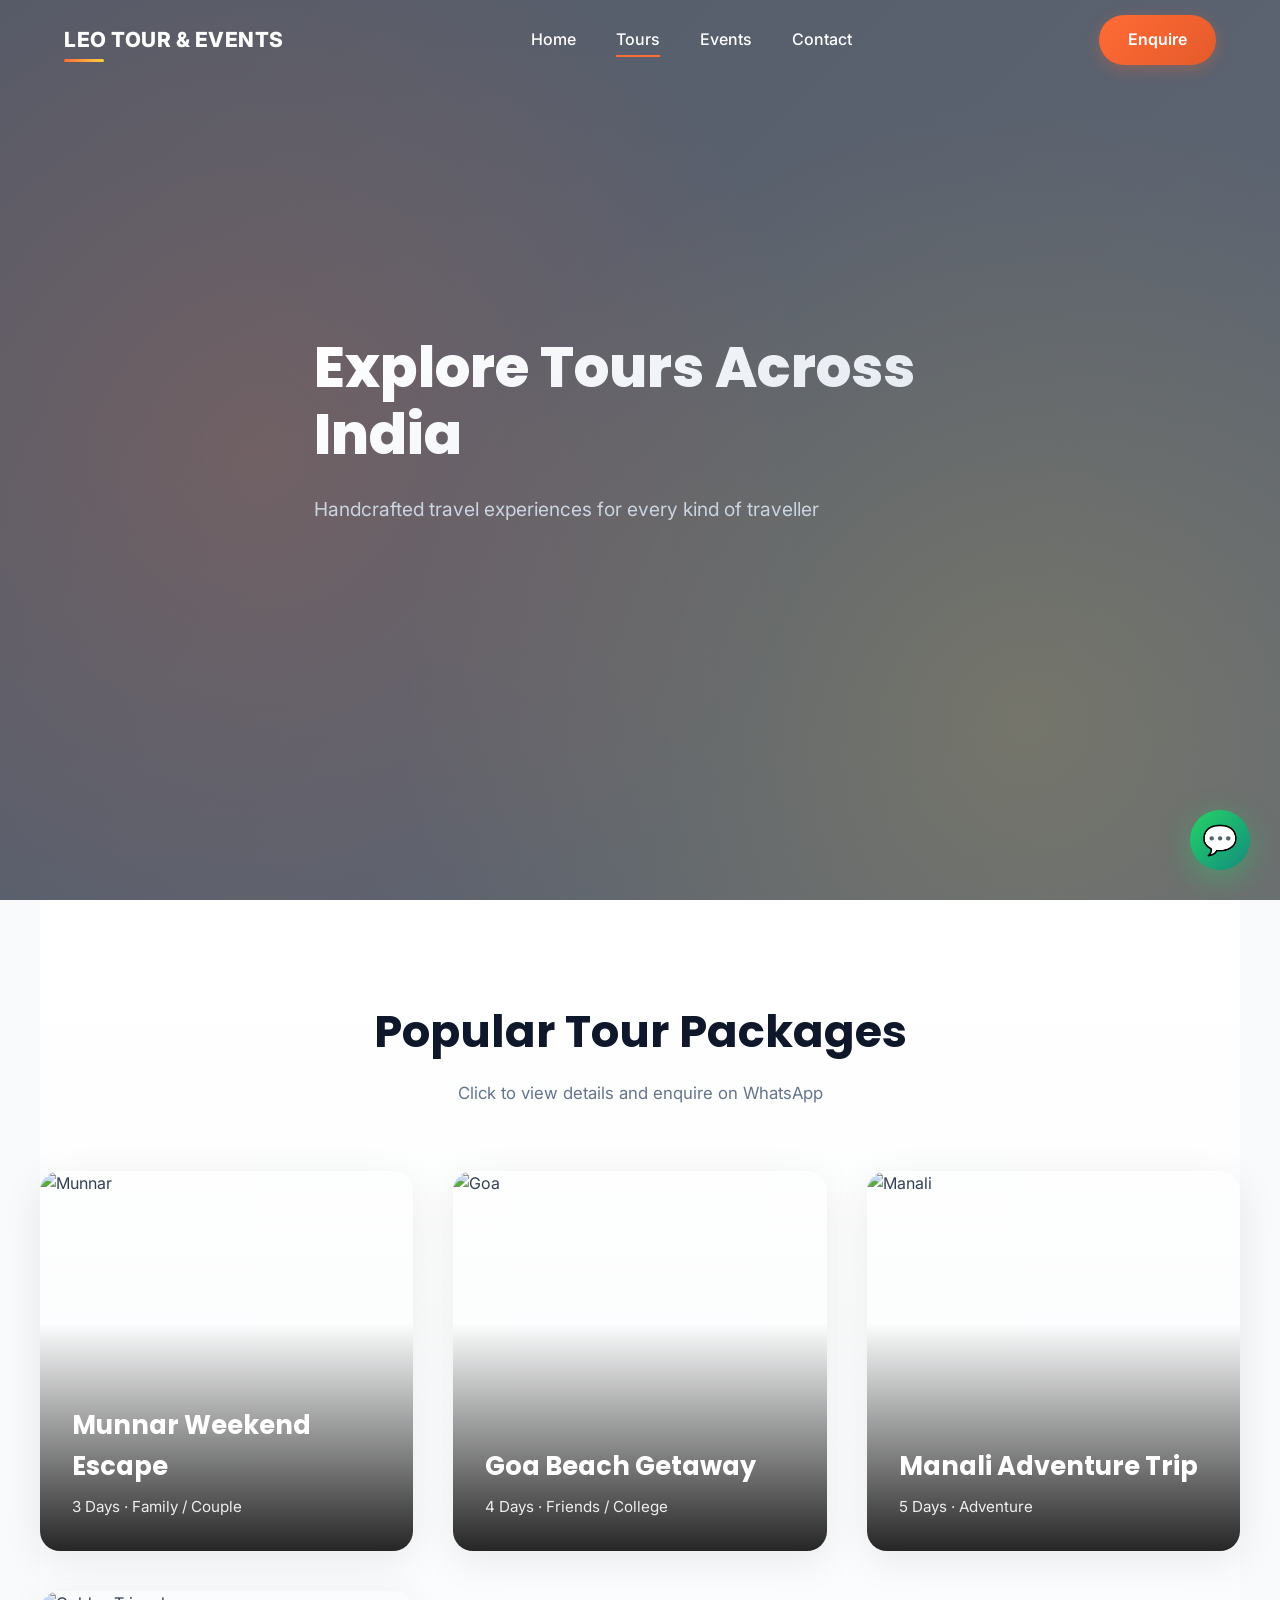
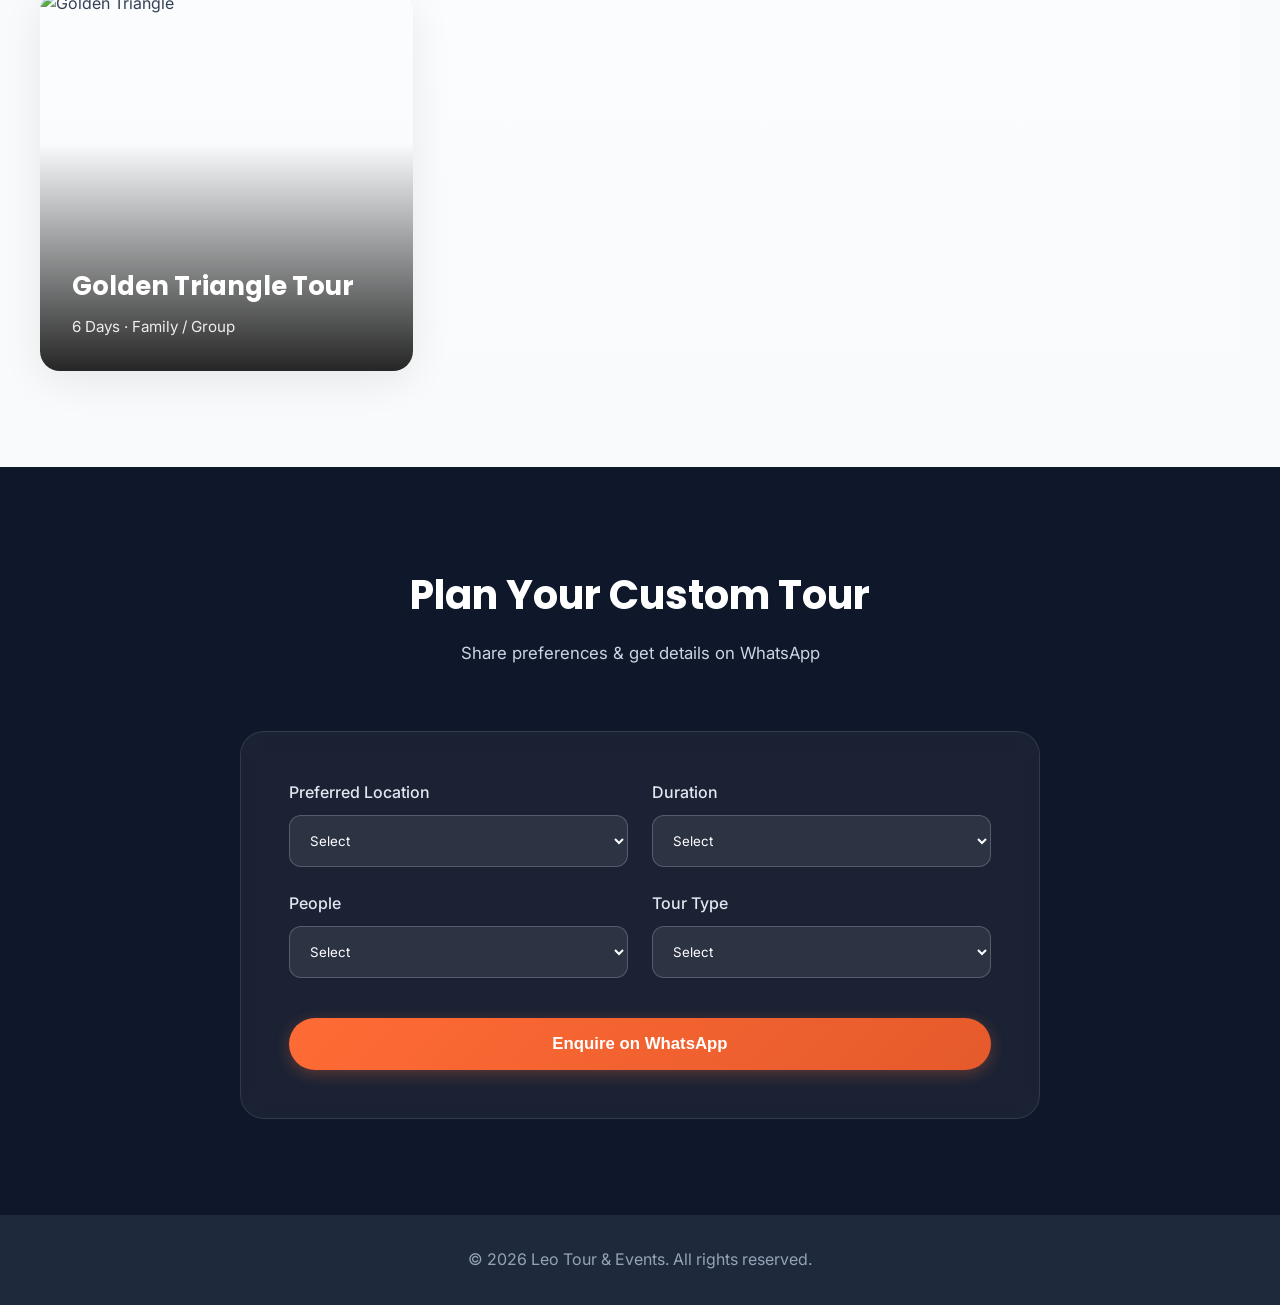
==== tours.html @ 34a6f866 "first commit" ====
<!DOCTYPE html>
<html lang="en">
<head>
  <meta charset="UTF-8" />
  <meta name="viewport" content="width=device-width, initial-scale=1.0" />

  <title>Tours | Leo Tour & Events</title>
  <meta name="description" content="Explore curated tour packages across India. Enquire instantly on WhatsApp." />

  <!-- Fonts -->
  <link rel="preconnect" href="https://fonts.googleapis.com">
  <link rel="preconnect" href="https://fonts.gstatic.com" crossorigin>
  <link href="https://fonts.googleapis.com/css2?family=Poppins:wght@400;600;700;800&family=Inter:wght@400;500;600&display=swap" rel="stylesheet">

  <style>
    /* RESET */
    * {
      margin: 0;
      padding: 0;
      box-sizing: border-box;
    }

    /* VARIABLES */
    :root {
      --primary: #ff6b35;
      --primary-dark: #e55a2b;
      --secondary: #ffd23f;
      --dark: #0f172a;
      --dark-light: #1e293b;
      --light: #f8fafc;
      --white: #ffffff;
      --text: #334155;
      --border: #e2e8f0;
    }

    /* GLOBAL */
    body {
      font-family: 'Inter', sans-serif;
      background: var(--light);
      color: var(--text);
      line-height: 1.6;
    }

    html {
      scroll-behavior: smooth;
    }

    h1, h2, h3 {
      font-family: 'Poppins', sans-serif;
    }

    a {
      text-decoration: none;
      color: inherit;
    }

    .container {
      max-width: 1200px;
      margin: auto;
      padding: 0 1.5rem;
    }

    /* HEADER */
    .header {
      position: fixed;
      width: 100%;
      top: 0;
      z-index: 1000;
      transition: all 0.4s cubic-bezier(0.4, 0, 0.2, 1);
      background: transparent;
    }

    .header.scrolled {
      background: rgba(15, 23, 42, 0.95);
      backdrop-filter: blur(10px);
      box-shadow: 0 4px 30px rgba(0, 0, 0, 0.1);
    }

    .navbar {
      height: 80px;
      display: flex;
      align-items: center;
      justify-content: space-between;
    }

    .logo {
      font-weight: 800;
      color: white;
      font-size: 1.3rem;
      letter-spacing: 0.5px;
      position: relative;
    }

    .logo::after {
      content: '';
      position: absolute;
      bottom: -5px;
      left: 0;
      width: 40px;
      height: 3px;
      background: linear-gradient(90deg, var(--primary), var(--secondary));
      border-radius: 2px;
    }

    .nav-links {
      list-style: none;
      display: flex;
      gap: 2.5rem;
    }

    .nav-links a {
      color: white;
      font-weight: 500;
      position: relative;
      padding: 0.5rem 0;
      transition: all 0.3s ease;
    }

    .nav-links a::after {
      content: '';
      position: absolute;
      bottom: 0;
      left: 0;
      width: 0;
      height: 2px;
      background: var(--primary);
      transition: width 0.3s ease;
    }

    .nav-links a:hover::after,
    .nav-links a.active::after {
      width: 100%;
    }

    .btn-primary {
      background: linear-gradient(135deg, var(--primary), var(--primary-dark));
      color: white;
      padding: 0.75rem 1.8rem;
      border-radius: 50px;
      font-weight: 600;
      box-shadow: 0 4px 15px rgba(255, 107, 53, 0.3);
      border: none;
      cursor: pointer;
      transition: all 0.3s ease;
    }

    .btn-primary:hover {
      transform: translateY(-2px);
      box-shadow: 0 6px 25px rgba(255, 107, 53, 0.4);
    }


    /* HERO */
    .hero {
      height: 100vh;
      min-height: 400px;
      background:
        linear-gradient(135deg, rgba(15, 23, 42, 0.7), rgba(30, 41, 59, 0.7)),
        url('https://images.unsplash.com/photo-1500530855697-b586d89ba3ee?q=80&w=1600&auto=format&fit=crop')
        center/cover no-repeat;
      display: flex;
      align-items: center;
      overflow: hidden;
    }

    .hero::before {
      content: '';
      position: absolute;
      inset: 0;
      background: radial-gradient(circle at 20% 50%, rgba(255, 107, 53, 0.15), transparent 50%),
                  radial-gradient(circle at 80% 80%, rgba(255, 210, 63, 0.15), transparent 50%);
      animation: pulse 8s ease-in-out infinite;
    }

    @keyframes pulse {
      0%, 100% { opacity: 0.5; }
      50% { opacity: 0.8; }
    }

    .hero-content {
      color: white;
      max-width: 700px;
      position: relative;
      z-index: 1;
      animation: fadeInUp 1s ease-out;
    }

    @keyframes fadeInUp {
      from {
        opacity: 0;
        transform: translateY(30px);
      }
      to {
        opacity: 1;
        transform: translateY(0);
      }
    }

    .hero h1 {
      font-size: 3.5rem;
      line-height: 1.2;
      margin-bottom: 1.5rem;
      font-weight: 800;
      background: linear-gradient(135deg, #ffffff, #e2e8f0);
      -webkit-background-clip: text;
      -webkit-text-fill-color: transparent;
      background-clip: text;
    }

    .hero p {
      margin-bottom: 2.5rem;
      font-size: 1.2rem;
      color: #cbd5e1;
      line-height: 1.8;
    }

    .hero-buttons {
      display: flex;
      gap: 1.5rem;
      flex-wrap: wrap;
    }


    /* POPULAR TOURS */
    .choice {
      padding: 6rem 0;
      background: linear-gradient(180deg, var(--white) 0%, var(--light) 100%);
    }

    .choice h2 {
      font-size: 2.8rem;
      margin-bottom: 0.8rem;
      text-align: center;
      color: var(--dark);
    }

    .subtitle {
      color: #64748b;
      margin-bottom: 4rem;
      text-align: center;
      font-size: 1.05rem;
    }

    .choice-grid {
      display: grid;
      grid-template-columns: repeat(auto-fill, minmax(300px, 1fr));
      gap: 2.5rem;
    }

    .choice-card {
      position: relative;
      height: 380px;
      overflow: hidden;
      border-radius: 20px;
      box-shadow: 0 10px 40px rgba(0, 0, 0, 0.08);
      cursor: pointer;
      transition: all 0.4s cubic-bezier(0.4, 0, 0.2, 1);
    }

    .choice-card:hover {
      transform: translateY(-8px);
      box-shadow: 0 20px 60px rgba(255, 107, 53, 0.15);
    }

    .choice-card img {
      width: 100%;
      height: 100%;
      object-fit: cover;
      transition: transform 0.6s ease;
    }

    .choice-card:hover img {
      transform: scale(1.1);
    }

    .choice-overlay {
      position: absolute;
      inset: 0;
      background: linear-gradient(180deg, transparent 40%, rgba(0,0,0,0.85) 100%);
      color: white;
      display: flex;
      flex-direction: column;
      justify-content: flex-end;
      padding: 2rem;
    }

    .choice-overlay h3 {
      font-size: 1.6rem;
      margin-bottom: 0.5rem;
    }

    .choice-overlay p {
      opacity: 0.9;
      font-size: 0.95rem;
    }

    /* CUSTOM TOUR */
    .custom-tour {
      padding: 6rem 0;
      background: var(--dark);
      color: white;
    }

    .custom-tour h2 {
      font-size: 2.5rem;
      text-align: center;
      margin-bottom: 0.8rem;
    }

    .custom-tour .subtitle {
      color: #cbd5e1;
    }

    .custom-card {
      max-width: 800px;
      margin: 3rem auto 0;
      background: rgba(255, 255, 255, 0.05);
      backdrop-filter: blur(10px);
      padding: 3rem;
      border-radius: 24px;
      border: 1px solid rgba(255, 255, 255, 0.1);
    }

    .form-row {
      display: flex;
      gap: 1.5rem;
      margin-bottom: 1.5rem;
    }

    .form-group {
      flex: 1;
      display: flex;
      flex-direction: column;
    }

    .form-group label {
      margin-bottom: 0.6rem;
      font-weight: 500;
      color: #e2e8f0;
    }

    .form-group select {
      padding: 1rem;
      border-radius: 12px;
      border: 1px solid rgba(255, 255, 255, 0.2);
      background: rgba(255, 255, 255, 0.08);
      color: white;
      font-family: inherit;
      transition: all 0.3s ease;
    }

    .form-group select:focus {
      outline: none;
      border-color: var(--primary);
      background: rgba(255, 255, 255, 0.12);
    }

    .form-group select option {
      background: var(--dark-light);
      color: white;
    }

    .full-btn {
      width: 100%;
      margin-top: 1rem;
      padding: 1rem;
      font-size: 1.05rem;
    }

    /* MODAL */
    .modal {
      position: fixed;
      inset: 0;
      background: rgba(0, 0, 0, 0.7);
      backdrop-filter: blur(5px);
      display: none;
      align-items: center;
      justify-content: center;
      z-index: 2000;
      animation: fadeIn 0.3s ease;
    }

    @keyframes fadeIn {
      from { opacity: 0; }
      to { opacity: 1; }
    }

    .modal-content {
      background: white;
      padding: 3rem;
      border-radius: 24px;
      max-width: 550px;
      width: 90%;
      position: relative;
      box-shadow: 0 25px 50px rgba(0, 0, 0, 0.3);
      animation: slideUp 0.4s ease;
    }

    @keyframes slideUp {
      from {
        opacity: 0;
        transform: translateY(30px);
      }
      to {
        opacity: 1;
        transform: translateY(0);
      }
    }

    .close-btn {
      position: absolute;
      top: 20px;
      right: 25px;
      font-size: 2rem;
      cursor: pointer;
      color: #94a3b8;
      transition: all 0.3s ease;
      width: 35px;
      height: 35px;
      display: flex;
      align-items: center;
      justify-content: center;
      border-radius: 50%;
    }

    .close-btn:hover {
      background: var(--light);
      color: var(--dark);
    }

    .modal-content h2 {
      color: var(--dark);
      margin-bottom: 1.5rem;
      font-size: 1.8rem;
    }

    .modal-info {
      margin-bottom: 2rem;
    }

    .modal-info p {
      margin-bottom: 1rem;
      color: var(--text);
      line-height: 1.7;
    }

    .modal-info strong {
      color: var(--dark);
      margin-right: 0.5rem;
    }

    /* FOOTER */
    .footer {
      background: var(--dark-light);
      color: white;
      padding: 2rem 0;
      text-align: center;
    }

    .footer .container {
      color: #94a3b8;
    }

    /* WHATSAPP FLOAT */
    .whatsapp-float {
      position: fixed;
      bottom: 30px;
      right: 30px;
      background: linear-gradient(135deg, #25d366, #128c7e);
      color: white;
      width: 60px;
      height: 60px;
      border-radius: 50%;
      display: flex;
      align-items: center;
      justify-content: center;
      font-size: 1.8rem;
      box-shadow: 0 8px 30px rgba(37, 211, 102, 0.4);
      z-index: 3000;
      transition: all 0.3s ease;
      animation: bounce 2s infinite;
    }

    @keyframes bounce {
      0%, 100% { transform: translateY(0); }
      50% { transform: translateY(-10px); }
    }

    .whatsapp-float:hover {
      transform: scale(1.15);
      box-shadow: 0 12px 40px rgba(37, 211, 102, 0.5);
      animation: none;
    }

    /* RESPONSIVE */
    @media (max-width: 768px) {
      .hero h1 {
        font-size: 2.5rem;
      }

      .nav-links {
        display: none;
      }

      .form-row {
        flex-direction: column;
      }

      .choice h2 {
        font-size: 2rem;
      }

      .choice-grid {
        grid-template-columns: 1fr;
      }
    }
  </style>
</head>

<body>

<!-- HEADER -->
<header class="header">
  <nav class="navbar container">
    <div class="logo">LEO TOUR & EVENTS</div>

    <ul class="nav-links">
      <li><a href="index.html">Home</a></li>
      <li><a href="tours.html" class="active">Tours</a></li>
      <li><a href="events.html">Events</a></li>
      <li><a href="contact.html">Contact</a></li>
    </ul>

    <a href="contact.html" class="btn-primary">Enquire</a>
  </nav>
</header>

<!-- HERO -->
<section class="hero">
  <div class="hero-content container">
    <h1>Explore Tours Across India</h1>
    <p>Handcrafted travel experiences for every kind of traveller</p>
  </div>
</section>

<!-- POPULAR TOURS -->
<section class="choice container">
  <h2>Popular Tour Packages</h2>
  <p class="subtitle">Click to view details and enquire on WhatsApp</p>

  <div class="choice-grid">

    <div class="choice-card tour-card"
      onclick="openModal({
        name:'Munnar Weekend Escape',
        route:'Kochi → Munnar → Kochi',
        locations:'Tea Gardens, Echo Point, Mattupetty Dam, Top Station',
        days:'3 Days',
        type:'Family / Couple'
      })">
      <img src="https://images.unsplash.com/photo-1593693397690-362cb9666fc2?q=80&w=1200&auto=format&fit=crop" alt="Munnar">
      <div class="choice-overlay">
        <h3>Munnar Weekend Escape</h3>
        <p>3 Days · Family / Couple</p>
      </div>
    </div>

    <div class="choice-card tour-card"
      onclick="openModal({
        name:'Goa Beach Getaway',
        route:'Goa Airport → North Goa → South Goa',
        locations:'Baga, Calangute, Anjuna, Colva',
        days:'4 Days',
        type:'Friends / College'
      })">
      <img src="https://images.unsplash.com/photo-1507525428034-b723cf961d3e?q=80&w=1200&auto=format&fit=crop" alt="Goa">
      <div class="choice-overlay">
        <h3>Goa Beach Getaway</h3>
        <p>4 Days · Friends / College</p>
      </div>
    </div>

    <div class="choice-card tour-card"
      onclick="openModal({
        name:'Manali Adventure Trip',
        route:'Delhi → Manali → Solang → Delhi',
        locations:'Solang Valley, Rohtang Pass, Hidimba Temple',
        days:'5 Days',
        type:'Adventure / Youth'
      })">
      <img src="https://images.unsplash.com/photo-1548013146-72479768bada?q=80&w=1200&auto=format&fit=crop" alt="Manali">
      <div class="choice-overlay">
        <h3>Manali Adventure Trip</h3>
        <p>5 Days · Adventure</p>
      </div>
    </div>

    <div class="choice-card tour-card"
      onclick="openModal({
        name:'Golden Triangle Tour',
        route:'Delhi → Agra → Jaipur → Delhi',
        locations:'Taj Mahal, Amber Fort, City Palace',
        days:'6 Days',
        type:'Family / Group'
      })">
      <img src="https://images.unsplash.com/photo-1524492412937-b28074a5d7da?q=80&w=1200&auto=format&fit=crop" alt="Golden Triangle">
      <div class="choice-overlay">
        <h3>Golden Triangle Tour</h3>
        <p>6 Days · Family / Group</p>
      </div>
    </div>

  </div>
</section>

<!-- CUSTOM TOUR -->
<section class="custom-tour">
  <div class="container">
    <h2>Plan Your Custom Tour</h2>
    <p class="subtitle">Share preferences & get details on WhatsApp</p>

    <div class="custom-card">
      <form onsubmit="sendCustomTour(event)">
        <div class="form-row">
          <div class="form-group">
            <label>Preferred Location</label>
            <select id="location" required>
              <option value="">Select</option>
              <option>Munnar</option>
              <option>Goa</option>
              <option>Manali</option>
              <option>Ooty</option>
              <option>North India</option>
              <option>South India</option>
            </select>
          </div>

          <div class="form-group">
            <label>Duration</label>
            <select id="days" required>
              <option value="">Select</option>
              <option>2–3 Days</option>
              <option>4–5 Days</option>
              <option>6–7 Days</option>
              <option>More than 7 Days</option>
            </select>
          </div>
        </div>

        <div class="form-row">
          <div class="form-group">
            <label>People</label>
            <select id="people" required>
              <option value="">Select</option>
              <option>2–4</option>
              <option>5–10</option>
              <option>10–25</option>
              <option>25+</option>
            </select>
          </div>

          <div class="form-group">
            <label>Tour Type</label>
            <select id="type" required>
              <option value="">Select</option>
              <option>Family</option>
              <option>Couple</option>
              <option>College</option>
              <option>Corporate</option>
            </select>
          </div>
        </div>

        <button class="btn-primary full-btn">Enquire on WhatsApp</button>
      </form>
    </div>
  </div>
</section>

<!-- MODAL -->
<div class="modal" id="tourModal">
  <div class="modal-content">
    <span class="close-btn" onclick="closeModal()">×</span>
    <h2 id="modalTitle"></h2>

    <div class="modal-info">
      <p><strong>📍 Route:</strong> <span id="modalRoute"></span></p>
      <p><strong>🗺 Locations:</strong> <span id="modalLocations"></span></p>
      <p><strong>📅 Duration:</strong> <span id="modalDays"></span></p>
      <p><strong>🎯 Type:</strong> <span id="modalType"></span></p>
    </div>

    <button class="btn-primary full-btn" onclick="enquireFromModal()">Enquire on WhatsApp</button>
  </div>
</div>

<!-- FOOTER -->
<footer class="footer">
  <div class="container">© 2026 Leo Tour & Events. All rights reserved.</div>
</footer>

<!-- WHATSAPP FLOAT -->
<a href="https://wa.me/91XXXXXXXXXX" class="whatsapp-float" target="_blank" title="Chat on WhatsApp">
  💬
</a>

<script>
  const phone = "91XXXXXXXXXX"; // CHANGE THIS
  let selectedTour = {};

  function openModal(tour) {
    selectedTour = tour;
    modalTitle.innerText = tour.name;
    modalRoute.innerText = tour.route;
    modalLocations.innerText = tour.locations;
    modalDays.innerText = tour.days;
    modalType.innerText = tour.type;
    tourModal.style.display = "flex";
  }

  function closeModal() {
    tourModal.style.display = "none";
  }

  function enquireFromModal() {
    const msg = `Hello 👋
I am interested in the *${selectedTour.name}* tour.

📍 Route: ${selectedTour.route}
🗺 Locations: ${selectedTour.locations}
📅 Duration: ${selectedTour.days}
🎯 Type: ${selectedTour.type}

Please share full itinerary and pricing.`;
    window.open(`https://wa.me/${phone}?text=${encodeURIComponent(msg)}`, "_blank");
  }

  function sendCustomTour(e) {
    e.preventDefault();
    const loc = document.getElementById('location');
    const d = document.getElementById('days');
    const ppl = document.getElementById('people');
    const t = document.getElementById('type');
    
    const msg = `Hello 👋
I would like a custom tour.

📍 Location: ${loc.value}
📅 Duration: ${d.value}
👥 People: ${ppl.value}
🎯 Type: ${t.value}

Please suggest itinerary and pricing.`;
    window.open(`https://wa.me/${phone}?text=${encodeURIComponent(msg)}`, "_blank");
  }

  // Close modal on outside click
  window.onclick = function(event) {
    const modal = document.getElementById('tourModal');
    if (event.target == modal) {
      closeModal();
    }
  }

  const header = document.querySelector('.header');

  window.addEventListener('scroll', () => {
    if (window.scrollY > 50) {
      header.classList.add('scrolled');
    } else {
      header.classList.remove('scrolled');
    }
  });

</script>
  
</body>
</html>
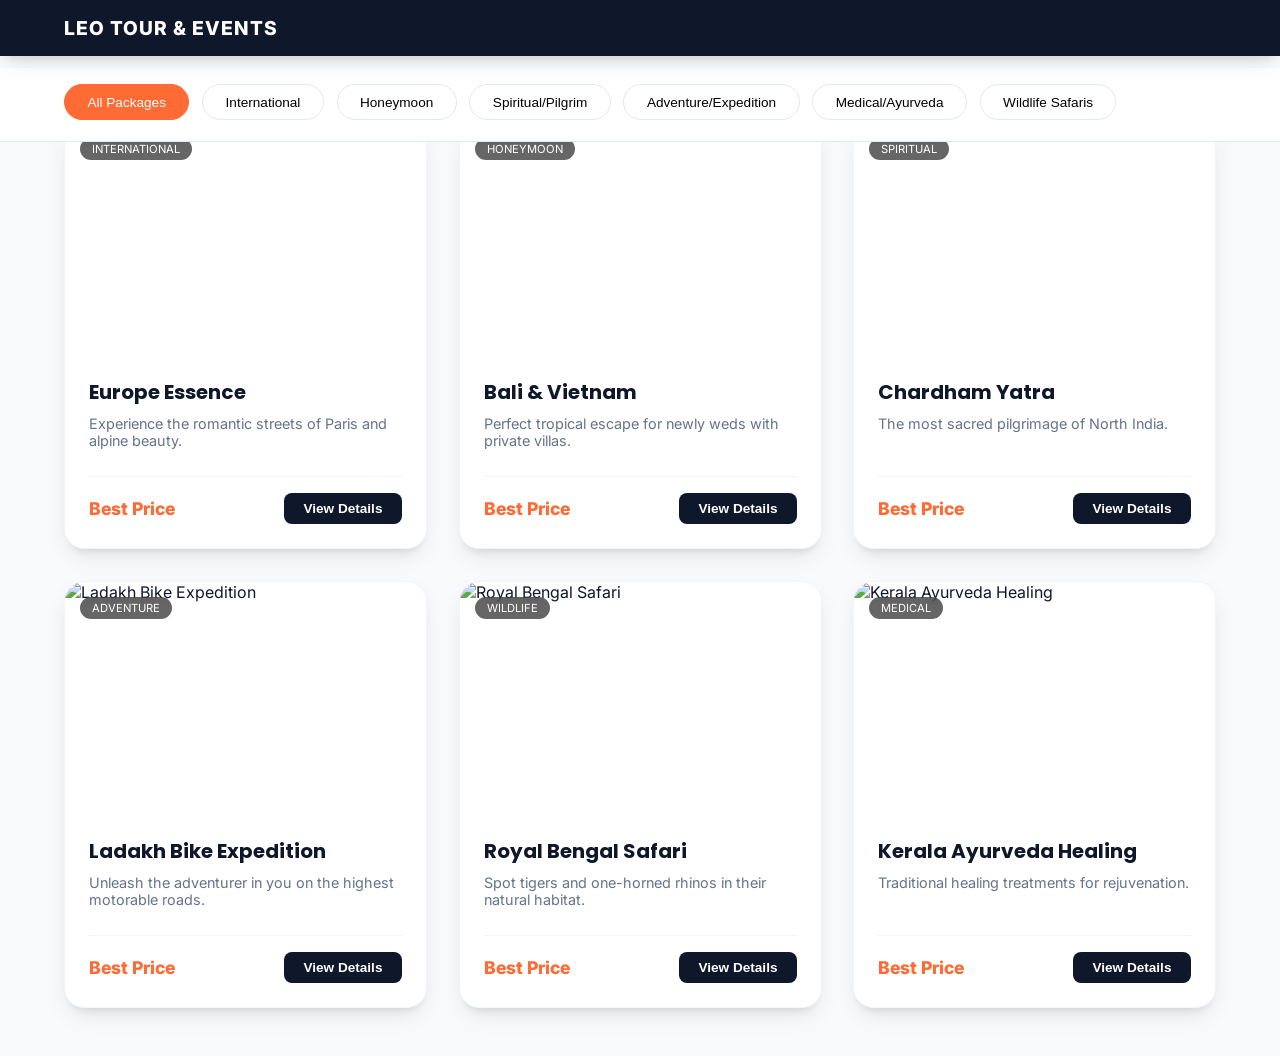
==== commit 8c32c157: "interface update" ====
--- a/tours.html
+++ b/tours.html
@@ -3,776 +3,254 @@
 <head>
   <meta charset="UTF-8" />
   <meta name="viewport" content="width=device-width, initial-scale=1.0" />
-
-  <title>Tours | Leo Tour & Events</title>
-  <meta name="description" content="Explore curated tour packages across India. Enquire instantly on WhatsApp." />
-
-  <!-- Fonts -->
+  <title>Tour Packages | Leo Tour & Events</title>
+  
   <link rel="preconnect" href="https://fonts.googleapis.com">
   <link rel="preconnect" href="https://fonts.gstatic.com" crossorigin>
-  <link href="https://fonts.googleapis.com/css2?family=Poppins:wght@400;600;700;800&family=Inter:wght@400;500;600&display=swap" rel="stylesheet">
+  <link href="https://fonts.googleapis.com/css2?family=Poppins:wght@400;600;700;800&family=Inter:wght@300;400;500;600&display=swap" rel="stylesheet">
 
   <style>
-    /* RESET */
-    * {
-      margin: 0;
-      padding: 0;
-      box-sizing: border-box;
-    }
-
-    /* VARIABLES */
+    /* VARIABLES & THEME */
     :root {
       --primary: #ff6b35;
       --primary-dark: #e55a2b;
-      --secondary: #ffd23f;
+      --success: #25d366;
       --dark: #0f172a;
-      --dark-light: #1e293b;
-      --light: #f8fafc;
+      --light: #f1f5f9;
       --white: #ffffff;
-      --text: #334155;
-      --border: #e2e8f0;
-    }
-
-    /* GLOBAL */
-    body {
-      font-family: 'Inter', sans-serif;
-      background: var(--light);
-      color: var(--text);
-      line-height: 1.6;
-    }
-
-    html {
-      scroll-behavior: smooth;
-    }
-
-    h1, h2, h3 {
-      font-family: 'Poppins', sans-serif;
-    }
-
-    a {
-      text-decoration: none;
-      color: inherit;
-    }
-
-    .container {
-      max-width: 1200px;
-      margin: auto;
-      padding: 0 1.5rem;
-    }
+      --text-muted: #64748b;
+      --shadow: 0 10px 25px -5px rgba(0, 0, 0, 0.1), 0 8px 10px -6px rgba(0, 0, 0, 0.1);
+    }
+
+    * { margin: 0; padding: 0; box-sizing: border-box; }
+    body { font-family: 'Inter', sans-serif; background: #f8fafc; color: var(--dark); overflow-x: hidden; }
+    h1, h2, h3 { font-family: 'Poppins', sans-serif; }
 
     /* HEADER */
-    .header {
-      position: fixed;
-      width: 100%;
-      top: 0;
-      z-index: 1000;
-      transition: all 0.4s cubic-bezier(0.4, 0, 0.2, 1);
-      background: transparent;
-    }
-
-    .header.scrolled {
-      background: rgba(15, 23, 42, 0.95);
-      backdrop-filter: blur(10px);
-      box-shadow: 0 4px 30px rgba(0, 0, 0, 0.1);
-    }
-
-    .navbar {
-      height: 80px;
-      display: flex;
-      align-items: center;
-      justify-content: space-between;
-    }
-
-    .logo {
-      font-weight: 800;
-      color: white;
-      font-size: 1.3rem;
-      letter-spacing: 0.5px;
-      position: relative;
-    }
-
-    .logo::after {
-      content: '';
-      position: absolute;
-      bottom: -5px;
-      left: 0;
-      width: 40px;
-      height: 3px;
-      background: linear-gradient(90deg, var(--primary), var(--secondary));
-      border-radius: 2px;
-    }
-
-    .nav-links {
-      list-style: none;
-      display: flex;
-      gap: 2.5rem;
-    }
-
-    .nav-links a {
-      color: white;
-      font-weight: 500;
-      position: relative;
-      padding: 0.5rem 0;
-      transition: all 0.3s ease;
-    }
-
-    .nav-links a::after {
-      content: '';
-      position: absolute;
-      bottom: 0;
-      left: 0;
-      width: 0;
-      height: 2px;
-      background: var(--primary);
-      transition: width 0.3s ease;
-    }
-
-    .nav-links a:hover::after,
-    .nav-links a.active::after {
-      width: 100%;
-    }
-
-    .btn-primary {
-      background: linear-gradient(135deg, var(--primary), var(--primary-dark));
-      color: white;
-      padding: 0.75rem 1.8rem;
-      border-radius: 50px;
-      font-weight: 600;
-      box-shadow: 0 4px 15px rgba(255, 107, 53, 0.3);
-      border: none;
-      cursor: pointer;
-      transition: all 0.3s ease;
-    }
-
-    .btn-primary:hover {
-      transform: translateY(-2px);
-      box-shadow: 0 6px 25px rgba(255, 107, 53, 0.4);
-    }
-
-
-    /* HERO */
-    .hero {
-      height: 100vh;
-      min-height: 400px;
-      background:
-        linear-gradient(135deg, rgba(15, 23, 42, 0.7), rgba(30, 41, 59, 0.7)),
-        url('https://images.unsplash.com/photo-1500530855697-b586d89ba3ee?q=80&w=1600&auto=format&fit=crop')
-        center/cover no-repeat;
-      display: flex;
-      align-items: center;
-      overflow: hidden;
-    }
-
-    .hero::before {
-      content: '';
-      position: absolute;
-      inset: 0;
-      background: radial-gradient(circle at 20% 50%, rgba(255, 107, 53, 0.15), transparent 50%),
-                  radial-gradient(circle at 80% 80%, rgba(255, 210, 63, 0.15), transparent 50%);
-      animation: pulse 8s ease-in-out infinite;
-    }
-
-    @keyframes pulse {
-      0%, 100% { opacity: 0.5; }
-      50% { opacity: 0.8; }
-    }
-
-    .hero-content {
-      color: white;
-      max-width: 700px;
-      position: relative;
-      z-index: 1;
-      animation: fadeInUp 1s ease-out;
-    }
-
-    @keyframes fadeInUp {
-      from {
-        opacity: 0;
-        transform: translateY(30px);
-      }
-      to {
-        opacity: 1;
-        transform: translateY(0);
-      }
-    }
-
-    .hero h1 {
-      font-size: 3.5rem;
-      line-height: 1.2;
-      margin-bottom: 1.5rem;
-      font-weight: 800;
-      background: linear-gradient(135deg, #ffffff, #e2e8f0);
-      -webkit-background-clip: text;
-      -webkit-text-fill-color: transparent;
-      background-clip: text;
-    }
-
-    .hero p {
-      margin-bottom: 2.5rem;
-      font-size: 1.2rem;
-      color: #cbd5e1;
-      line-height: 1.8;
-    }
-
-    .hero-buttons {
-      display: flex;
-      gap: 1.5rem;
-      flex-wrap: wrap;
-    }
-
-
-    /* POPULAR TOURS */
-    .choice {
-      padding: 6rem 0;
-      background: linear-gradient(180deg, var(--white) 0%, var(--light) 100%);
-    }
-
-    .choice h2 {
-      font-size: 2.8rem;
-      margin-bottom: 0.8rem;
-      text-align: center;
-      color: var(--dark);
-    }
-
-    .subtitle {
-      color: #64748b;
-      margin-bottom: 4rem;
-      text-align: center;
-      font-size: 1.05rem;
-    }
-
-    .choice-grid {
-      display: grid;
-      grid-template-columns: repeat(auto-fill, minmax(300px, 1fr));
-      gap: 2.5rem;
-    }
-
-    .choice-card {
-      position: relative;
-      height: 380px;
-      overflow: hidden;
-      border-radius: 20px;
-      box-shadow: 0 10px 40px rgba(0, 0, 0, 0.08);
-      cursor: pointer;
-      transition: all 0.4s cubic-bezier(0.4, 0, 0.2, 1);
-    }
-
-    .choice-card:hover {
-      transform: translateY(-8px);
-      box-shadow: 0 20px 60px rgba(255, 107, 53, 0.15);
-    }
-
-    .choice-card img {
-      width: 100%;
-      height: 100%;
-      object-fit: cover;
-      transition: transform 0.6s ease;
-    }
-
-    .choice-card:hover img {
-      transform: scale(1.1);
-    }
-
-    .choice-overlay {
-      position: absolute;
-      inset: 0;
-      background: linear-gradient(180deg, transparent 40%, rgba(0,0,0,0.85) 100%);
-      color: white;
-      display: flex;
-      flex-direction: column;
-      justify-content: flex-end;
-      padding: 2rem;
-    }
-
-    .choice-overlay h3 {
-      font-size: 1.6rem;
-      margin-bottom: 0.5rem;
-    }
-
-    .choice-overlay p {
-      opacity: 0.9;
-      font-size: 0.95rem;
-    }
-
-    /* CUSTOM TOUR */
-    .custom-tour {
-      padding: 6rem 0;
-      background: var(--dark);
-      color: white;
-    }
-
-    .custom-tour h2 {
-      font-size: 2.5rem;
-      text-align: center;
-      margin-bottom: 0.8rem;
-    }
-
-    .custom-tour .subtitle {
-      color: #cbd5e1;
-    }
-
-    .custom-card {
-      max-width: 800px;
-      margin: 3rem auto 0;
-      background: rgba(255, 255, 255, 0.05);
-      backdrop-filter: blur(10px);
-      padding: 3rem;
-      border-radius: 24px;
-      border: 1px solid rgba(255, 255, 255, 0.1);
-    }
-
-    .form-row {
-      display: flex;
-      gap: 1.5rem;
-      margin-bottom: 1.5rem;
-    }
-
-    .form-group {
-      flex: 1;
-      display: flex;
-      flex-direction: column;
-    }
-
-    .form-group label {
-      margin-bottom: 0.6rem;
-      font-weight: 500;
-      color: #e2e8f0;
-    }
-
-    .form-group select {
-      padding: 1rem;
-      border-radius: 12px;
-      border: 1px solid rgba(255, 255, 255, 0.2);
-      background: rgba(255, 255, 255, 0.08);
-      color: white;
-      font-family: inherit;
-      transition: all 0.3s ease;
-    }
-
-    .form-group select:focus {
-      outline: none;
-      border-color: var(--primary);
-      background: rgba(255, 255, 255, 0.12);
-    }
-
-    .form-group select option {
-      background: var(--dark-light);
-      color: white;
-    }
-
-    .full-btn {
-      width: 100%;
-      margin-top: 1rem;
-      padding: 1rem;
-      font-size: 1.05rem;
-    }
-
-    /* MODAL */
-    .modal {
-      position: fixed;
-      inset: 0;
-      background: rgba(0, 0, 0, 0.7);
-      backdrop-filter: blur(5px);
-      display: none;
-      align-items: center;
-      justify-content: center;
-      z-index: 2000;
-      animation: fadeIn 0.3s ease;
-    }
-
-    @keyframes fadeIn {
-      from { opacity: 0; }
-      to { opacity: 1; }
-    }
-
-    .modal-content {
-      background: white;
-      padding: 3rem;
-      border-radius: 24px;
-      max-width: 550px;
-      width: 90%;
-      position: relative;
-      box-shadow: 0 25px 50px rgba(0, 0, 0, 0.3);
-      animation: slideUp 0.4s ease;
-    }
-
-    @keyframes slideUp {
-      from {
-        opacity: 0;
-        transform: translateY(30px);
-      }
-      to {
-        opacity: 1;
-        transform: translateY(0);
-      }
-    }
-
-    .close-btn {
-      position: absolute;
-      top: 20px;
-      right: 25px;
-      font-size: 2rem;
-      cursor: pointer;
-      color: #94a3b8;
-      transition: all 0.3s ease;
-      width: 35px;
-      height: 35px;
-      display: flex;
-      align-items: center;
-      justify-content: center;
-      border-radius: 50%;
-    }
-
-    .close-btn:hover {
-      background: var(--light);
-      color: var(--dark);
-    }
-
-    .modal-content h2 {
-      color: var(--dark);
-      margin-bottom: 1.5rem;
-      font-size: 1.8rem;
-    }
-
-    .modal-info {
-      margin-bottom: 2rem;
-    }
-
-    .modal-info p {
-      margin-bottom: 1rem;
-      color: var(--text);
-      line-height: 1.7;
-    }
-
-    .modal-info strong {
-      color: var(--dark);
-      margin-right: 0.5rem;
-    }
-
-    /* FOOTER */
-    .footer {
-      background: var(--dark-light);
-      color: white;
-      padding: 2rem 0;
-      text-align: center;
-    }
-
-    .footer .container {
-      color: #94a3b8;
-    }
-
-    /* WHATSAPP FLOAT */
-    .whatsapp-float {
-      position: fixed;
-      bottom: 30px;
-      right: 30px;
-      background: linear-gradient(135deg, #25d366, #128c7e);
-      color: white;
-      width: 60px;
-      height: 60px;
-      border-radius: 50%;
-      display: flex;
-      align-items: center;
-      justify-content: center;
-      font-size: 1.8rem;
-      box-shadow: 0 8px 30px rgba(37, 211, 102, 0.4);
-      z-index: 3000;
-      transition: all 0.3s ease;
-      animation: bounce 2s infinite;
-    }
-
-    @keyframes bounce {
-      0%, 100% { transform: translateY(0); }
-      50% { transform: translateY(-10px); }
-    }
-
-    .whatsapp-float:hover {
-      transform: scale(1.15);
-      box-shadow: 0 12px 40px rgba(37, 211, 102, 0.5);
-      animation: none;
-    }
-
-    /* RESPONSIVE */
-    @media (max-width: 768px) {
-      .hero h1 {
-        font-size: 2.5rem;
-      }
-
-      .nav-links {
-        display: none;
-      }
-
-      .form-row {
-        flex-direction: column;
-      }
-
-      .choice h2 {
-        font-size: 2rem;
-      }
-
-      .choice-grid {
-        grid-template-columns: 1fr;
-      }
+    .header { position: fixed; width: 100%; top: 0; z-index: 1000; background: var(--dark); padding: 1rem 0; box-shadow: var(--shadow); }
+    .navbar { display: flex; justify-content: space-between; align-items: center; max-width: 1200px; margin: auto; padding: 0 1.5rem; }
+    .logo { color: white; font-weight: 800; font-size: 1.2rem; text-transform: uppercase; letter-spacing: 1px; }
+
+    /* CATEGORY NAV */
+    .filter-bar { position: sticky; top: 68px; z-index: 999; background: white; border-bottom: 1px solid #e2e8f0; padding: 1rem 0; }
+    .filter-container { display: flex; gap: 0.8rem; overflow-x: auto; white-space: nowrap; scrollbar-width: none; padding-bottom: 5px; }
+    .filter-container::-webkit-scrollbar { display: none; }
+    .filter-btn { padding: 0.6rem 1.4rem; border-radius: 50px; border: 1px solid #e2e8f0; background: white; font-weight: 500; cursor: pointer; transition: 0.3s; font-size: 0.85rem; }
+    .filter-btn.active { background: var(--primary); color: white; border-color: var(--primary); }
+
+    /* TOUR CARDS */
+    .tour-grid { display: grid; grid-template-columns: repeat(auto-fill, minmax(320px, 1fr)); gap: 2rem; padding: 3rem 0; }
+    .tour-card { background: white; border-radius: 20px; overflow: hidden; box-shadow: var(--shadow); transition: 0.4s; display: none; border: 1px solid #f1f5f9; }
+    .tour-card.show { display: block; animation: zoomIn 0.4s ease forwards; }
+    @keyframes zoomIn { from { opacity: 0; transform: scale(0.95); } to { opacity: 1; transform: scale(1); } }
+    
+    .tour-card:hover { transform: translateY(-10px); }
+    .card-img { height: 230px; position: relative; }
+    .card-img img { width: 100%; height: 100%; object-fit: cover; }
+    .card-tag { position: absolute; top: 15px; left: 15px; background: rgba(0,0,0,0.6); color: white; padding: 4px 12px; border-radius: 50px; font-size: 0.7rem; backdrop-filter: blur(5px); }
+    
+    .card-body { padding: 1.5rem; }
+    .card-body h3 { font-size: 1.25rem; margin-bottom: 0.5rem; }
+    .card-body p { font-size: 0.9rem; color: var(--text-muted); min-height: 45px; }
+    
+    .card-footer { display: flex; justify-content: space-between; align-items: center; margin-top: 1rem; padding-top: 1rem; border-top: 1px solid #f1f5f9; }
+    .price-tag { font-weight: 800; color: var(--primary); font-size: 1.1rem; }
+    .btn-view { background: var(--dark); color: white; padding: 0.5rem 1.2rem; border-radius: 8px; font-size: 0.85rem; cursor: pointer; border: none; font-weight: 600; }
+
+    /* MODERN MODAL */
+    .modal { position: fixed; inset: 0; background: rgba(15, 23, 42, 0.9); z-index: 2000; display: none; align-items: center; justify-content: center; backdrop-filter: blur(8px); }
+    .modal-content { background: white; width: 95%; max-width: 700px; border-radius: 24px; position: relative; max-height: 90vh; overflow-y: auto; box-shadow: 0 25px 50px -12px rgba(0, 0, 0, 0.5); }
+    .modal-header { padding: 2rem; border-bottom: 1px solid #f1f5f9; }
+    .modal-body { padding: 2rem; }
+    .close-modal { position: absolute; top: 20px; right: 20px; font-size: 1.8rem; cursor: pointer; color: var(--text-muted); }
+
+    /* QUOTE FORM */
+    .quote-form { display: grid; grid-template-columns: 1fr 1fr; gap: 1rem; background: var(--light); padding: 1.5rem; border-radius: 16px; margin: 1.5rem 0; }
+    .input-group { display: flex; flex-direction: column; gap: 0.5rem; }
+    .input-group label { font-size: 0.8rem; font-weight: 600; color: var(--text-muted); }
+    .input-group select, .input-group input { padding: 0.8rem; border-radius: 10px; border: 1px solid #cbd5e1; font-family: inherit; }
+
+    .action-row { display: grid; grid-template-columns: 1fr 1fr; gap: 1rem; }
+    .btn-download { border: 2px solid var(--dark); background: transparent; color: var(--dark); font-weight: 700; padding: 1rem; border-radius: 12px; cursor: pointer; display: flex; align-items: center; justify-content: center; gap: 8px; }
+    .btn-whatsapp { background: var(--success); color: white; font-weight: 700; padding: 1rem; border-radius: 12px; border: none; cursor: pointer; display: flex; align-items: center; justify-content: center; gap: 8px; }
+    
+    .container { max-width: 1200px; margin: auto; padding: 0 1.5rem; }
+
+    @media (max-width: 600px) {
+      .quote-form, .action-row { grid-template-columns: 1fr; }
     }
   </style>
 </head>
-
 <body>
 
-<!-- HEADER -->
-<header class="header">
-  <nav class="navbar container">
-    <div class="logo">LEO TOUR & EVENTS</div>
-
-    <ul class="nav-links">
-      <li><a href="index.html">Home</a></li>
-      <li><a href="tours.html" class="active">Tours</a></li>
-      <li><a href="events.html">Events</a></li>
-      <li><a href="contact.html">Contact</a></li>
-    </ul>
-
-    <a href="contact.html" class="btn-primary">Enquire</a>
-  </nav>
-</header>
-
-<!-- HERO -->
-<section class="hero">
-  <div class="hero-content container">
-    <h1>Explore Tours Across India</h1>
-    <p>Handcrafted travel experiences for every kind of traveller</p>
-  </div>
-</section>
-
-<!-- POPULAR TOURS -->
-<section class="choice container">
-  <h2>Popular Tour Packages</h2>
-  <p class="subtitle">Click to view details and enquire on WhatsApp</p>
-
-  <div class="choice-grid">
-
-    <div class="choice-card tour-card"
-      onclick="openModal({
-        name:'Munnar Weekend Escape',
-        route:'Kochi → Munnar → Kochi',
-        locations:'Tea Gardens, Echo Point, Mattupetty Dam, Top Station',
-        days:'3 Days',
-        type:'Family / Couple'
-      })">
-      <img src="https://images.unsplash.com/photo-1593693397690-362cb9666fc2?q=80&w=1200&auto=format&fit=crop" alt="Munnar">
-      <div class="choice-overlay">
-        <h3>Munnar Weekend Escape</h3>
-        <p>3 Days · Family / Couple</p>
-      </div>
+  <header class="header">
+    <div class="navbar">
+      <div class="logo">LEO TOUR & EVENTS</div>
     </div>
-
-    <div class="choice-card tour-card"
-      onclick="openModal({
-        name:'Goa Beach Getaway',
-        route:'Goa Airport → North Goa → South Goa',
-        locations:'Baga, Calangute, Anjuna, Colva',
-        days:'4 Days',
-        type:'Friends / College'
-      })">
-      <img src="https://images.unsplash.com/photo-1507525428034-b723cf961d3e?q=80&w=1200&auto=format&fit=crop" alt="Goa">
-      <div class="choice-overlay">
-        <h3>Goa Beach Getaway</h3>
-        <p>4 Days · Friends / College</p>
-      </div>
-    </div>
-
-    <div class="choice-card tour-card"
-      onclick="openModal({
-        name:'Manali Adventure Trip',
-        route:'Delhi → Manali → Solang → Delhi',
-        locations:'Solang Valley, Rohtang Pass, Hidimba Temple',
-        days:'5 Days',
-        type:'Adventure / Youth'
-      })">
-      <img src="https://images.unsplash.com/photo-1548013146-72479768bada?q=80&w=1200&auto=format&fit=crop" alt="Manali">
-      <div class="choice-overlay">
-        <h3>Manali Adventure Trip</h3>
-        <p>5 Days · Adventure</p>
-      </div>
-    </div>
-
-    <div class="choice-card tour-card"
-      onclick="openModal({
-        name:'Golden Triangle Tour',
-        route:'Delhi → Agra → Jaipur → Delhi',
-        locations:'Taj Mahal, Amber Fort, City Palace',
-        days:'6 Days',
-        type:'Family / Group'
-      })">
-      <img src="https://images.unsplash.com/photo-1524492412937-b28074a5d7da?q=80&w=1200&auto=format&fit=crop" alt="Golden Triangle">
-      <div class="choice-overlay">
-        <h3>Golden Triangle Tour</h3>
-        <p>6 Days · Family / Group</p>
-      </div>
-    </div>
-
-  </div>
-</section>
-
-<!-- CUSTOM TOUR -->
-<section class="custom-tour">
-  <div class="container">
-    <h2>Plan Your Custom Tour</h2>
-    <p class="subtitle">Share preferences & get details on WhatsApp</p>
-
-    <div class="custom-card">
-      <form onsubmit="sendCustomTour(event)">
-        <div class="form-row">
-          <div class="form-group">
-            <label>Preferred Location</label>
-            <select id="location" required>
-              <option value="">Select</option>
-              <option>Munnar</option>
-              <option>Goa</option>
-              <option>Manali</option>
-              <option>Ooty</option>
-              <option>North India</option>
-              <option>South India</option>
-            </select>
-          </div>
-
-          <div class="form-group">
-            <label>Duration</label>
-            <select id="days" required>
-              <option value="">Select</option>
-              <option>2–3 Days</option>
-              <option>4–5 Days</option>
-              <option>6–7 Days</option>
-              <option>More than 7 Days</option>
-            </select>
-          </div>
-        </div>
-
-        <div class="form-row">
-          <div class="form-group">
-            <label>People</label>
-            <select id="people" required>
-              <option value="">Select</option>
-              <option>2–4</option>
-              <option>5–10</option>
-              <option>10–25</option>
-              <option>25+</option>
-            </select>
-          </div>
-
-          <div class="form-group">
-            <label>Tour Type</label>
-            <select id="type" required>
-              <option value="">Select</option>
-              <option>Family</option>
-              <option>Couple</option>
-              <option>College</option>
-              <option>Corporate</option>
-            </select>
-          </div>
-        </div>
-
-        <button class="btn-primary full-btn">Enquire on WhatsApp</button>
-      </form>
+  </header>
+
+  <div class="filter-bar">
+    <div class="container">
+      <div class="filter-container">
+        <button class="filter-btn active" onclick="filterTours('all', this)">All Packages</button>
+        <button class="filter-btn" onclick="filterTours('international', this)">International</button>
+        <button class="filter-btn" onclick="filterTours('honeymoon', this)">Honeymoon</button>
+        <button class="filter-btn" onclick="filterTours('spiritual', this)">Spiritual/Pilgrim</button>
+        <button class="filter-btn" onclick="filterTours('adventure', this)">Adventure/Expedition</button>
+        <button class="filter-btn" onclick="filterTours('medical', this)">Medical/Ayurveda</button>
+        <button class="filter-btn" onclick="filterTours('wildlife', this)">Wildlife Safaris</button>
+      </div>
     </div>
   </div>
-</section>
-
-<!-- MODAL -->
-<div class="modal" id="tourModal">
-  <div class="modal-content">
-    <span class="close-btn" onclick="closeModal()">×</span>
-    <h2 id="modalTitle"></h2>
-
-    <div class="modal-info">
-      <p><strong>📍 Route:</strong> <span id="modalRoute"></span></p>
-      <p><strong>🗺 Locations:</strong> <span id="modalLocations"></span></p>
-      <p><strong>📅 Duration:</strong> <span id="modalDays"></span></p>
-      <p><strong>🎯 Type:</strong> <span id="modalType"></span></p>
+
+  <section class="container">
+    <div class="tour-grid" id="tourGrid">
+      </div>
+  </section>
+
+  <div class="modal" id="tourModal">
+    <div class="modal-content">
+      <span class="close-modal" onclick="closeModal()">&times;</span>
+      
+      <div class="modal-header">
+        <h2 id="mTitle">Package Name</h2>
+        <p id="mRoute" style="color:var(--text-muted); font-size: 0.9rem; margin-top: 5px;"></p>
+      </div>
+
+      <div class="modal-body">
+        <h4>Customize Your Trip</h4>
+        <div class="quote-form">
+          <div class="input-group">
+            <label>Travel Date</label>
+            <input type="date" id="qDate">
+          </div>
+          <div class="input-group">
+            <label>No. of Travelers</label>
+            <select id="qPax">
+              <option>1 Adult</option>
+              <option selected>2 Adults (Couple)</option>
+              <option>3-5 (Small Family)</option>
+              <option>5-10 (Group)</option>
+              <option>Large Group (10+)</option>
+            </select>
+          </div>
+          <div class="input-group">
+            <label>Duration</label>
+            <select id="qDays">
+              <option>3 Days / 2 Nights</option>
+              <option selected>5 Days / 4 Nights</option>
+              <option>7 Days / 6 Nights</option>
+              <option>Custom/Long Trip</option>
+            </select>
+          </div>
+          <div class="input-group">
+            <label>Stay Preference</label>
+            <select id="qStay">
+              <option>Budget/Standard</option>
+              <option selected>3-Star Comfort</option>
+              <option>4-Star / 5-Star Luxury</option>
+            </select>
+          </div>
+        </div>
+
+        <div class="action-row">
+          <button class="btn-download" onclick="downloadPdf()">
+            <span>📄</span> Download Itinerary
+          </button>
+          <button class="btn-whatsapp" onclick="sendInquiry()">
+            <span>💬</span> Get Best Quote
+          </button>
+        </div>
+      </div>
     </div>
-
-    <button class="btn-primary full-btn" onclick="enquireFromModal()">Enquire on WhatsApp</button>
   </div>
-</div>
-
-<!-- FOOTER -->
-<footer class="footer">
-  <div class="container">© 2026 Leo Tour & Events. All rights reserved.</div>
-</footer>
-
-<!-- WHATSAPP FLOAT -->
-<a href="https://wa.me/91XXXXXXXXXX" class="whatsapp-float" target="_blank" title="Chat on WhatsApp">
-  💬
-</a>
-
-<script>
-  const phone = "91XXXXXXXXXX"; // CHANGE THIS
-  let selectedTour = {};
-
-  function openModal(tour) {
-    selectedTour = tour;
-    modalTitle.innerText = tour.name;
-    modalRoute.innerText = tour.route;
-    modalLocations.innerText = tour.locations;
-    modalDays.innerText = tour.days;
-    modalType.innerText = tour.type;
-    tourModal.style.display = "flex";
-  }
-
-  function closeModal() {
-    tourModal.style.display = "none";
-  }
-
-  function enquireFromModal() {
-    const msg = `Hello 👋
-I am interested in the *${selectedTour.name}* tour.
-
-📍 Route: ${selectedTour.route}
-🗺 Locations: ${selectedTour.locations}
-📅 Duration: ${selectedTour.days}
-🎯 Type: ${selectedTour.type}
-
-Please share full itinerary and pricing.`;
-    window.open(`https://wa.me/${phone}?text=${encodeURIComponent(msg)}`, "_blank");
-  }
-
-  function sendCustomTour(e) {
-    e.preventDefault();
-    const loc = document.getElementById('location');
-    const d = document.getElementById('days');
-    const ppl = document.getElementById('people');
-    const t = document.getElementById('type');
-    
-    const msg = `Hello 👋
-I would like a custom tour.
-
-📍 Location: ${loc.value}
-📅 Duration: ${d.value}
-👥 People: ${ppl.value}
-🎯 Type: ${t.value}
-
-Please suggest itinerary and pricing.`;
-    window.open(`https://wa.me/${phone}?text=${encodeURIComponent(msg)}`, "_blank");
-  }
-
-  // Close modal on outside click
-  window.onclick = function(event) {
-    const modal = document.getElementById('tourModal');
-    if (event.target == modal) {
-      closeModal();
-    }
-  }
-
-  const header = document.querySelector('.header');
-
-  window.addEventListener('scroll', () => {
-    if (window.scrollY > 50) {
-      header.classList.add('scrolled');
-    } else {
-      header.classList.remove('scrolled');
-    }
-  });
-
-</script>
-  
+
+  <script>
+    // DATA SOURCE (Ref: Handwritten Notes & Previous context)
+    const tours = [
+      { id: 1, cat: 'international', title: 'Europe Essence', route: 'Paris - Switzerland - Amsterdam', desc: 'Experience the romantic streets of Paris and alpine beauty.', file: 'europe.pdf', img: 'https://images.unsplash.com/photo-1502602898657-3e91760cbb34?w=600' },
+      { id: 2, cat: 'honeymoon', title: 'Bali & Vietnam', route: 'Ubud - Seminyak - Ha Long Bay', desc: 'Perfect tropical escape for newly weds with private villas.', file: 'bali.pdf', img: 'https://images.unsplash.com/photo-1537996194471-e657df975ab4?w=600' },
+      { id: 3, cat: 'spiritual', title: 'Chardham Yatra', route: 'Yamunotri - Gangotri - Kedarnath - Badrinath', desc: 'The most sacred pilgrimage of North India.', file: 'chardham.pdf', img: 'https://images.unsplash.com/photo-1626621341517-bbf3d9990a23?w=600' },
+      { id: 4, cat: 'adventure', title: 'Ladakh Bike Expedition', route: 'Leh - Khardung La - Nubra - Pangong', desc: 'Unleash the adventurer in you on the highest motorable roads.', file: 'ladakh.pdf', img: 'https://images.unsplash.com/photo-1581791534721-e599df4417f7?w=600' },
+      { id: 5, cat: 'wildlife', title: 'Royal Bengal Safari', route: 'Jim Corbett - Ranthambore - Kaziranga', desc: 'Spot tigers and one-horned rhinos in their natural habitat.', file: 'wildlife.pdf', img: 'https://images.unsplash.com/photo-1547471080-7cc2caa01a7e?w=600' },
+      { id: 6, cat: 'medical', title: 'Kerala Ayurveda Healing', route: 'Cochin - Kottakkal - Alleppey', desc: 'Traditional healing treatments for rejuvenation.', file: 'ayurveda.pdf', img: 'https://images.unsplash.com/photo-1544367567-0f2fcb009e0b?w=600' }
+    ];
+
+    let currentTour = null;
+
+    function renderTours() {
+      const grid = document.getElementById('tourGrid');
+      grid.innerHTML = tours.map(t => `
+        <div class="tour-card show" data-cat="${t.cat}">
+          <div class="card-img">
+            <span class="card-tag">${t.cat.toUpperCase()}</span>
+            <img src="${t.img}" alt="${t.title}">
+          </div>
+          <div class="card-body">
+            <h3>${t.title}</h3>
+            <p>${t.desc}</p>
+            <div class="card-footer">
+              <span class="price-tag">Best Price</span>
+              <button class="btn-view" onclick="openModal(${t.id})">View Details</button>
+            </div>
+          </div>
+        </div>
+      `).join('');
+    }
+
+    function filterTours(cat, btn) {
+      document.querySelectorAll('.filter-btn').forEach(b => b.classList.remove('active'));
+      btn.classList.add('active');
+      
+      const cards = document.querySelectorAll('.tour-card');
+      cards.forEach(c => {
+        if(cat === 'all' || c.getAttribute('data-cat') === cat) {
+          c.classList.add('show');
+        } else {
+          c.classList.remove('show');
+        }
+      });
+    }
+
+    function openModal(id) {
+      currentTour = tours.find(t => t.id === id);
+      document.getElementById('mTitle').innerText = currentTour.title;
+      document.getElementById('mRoute').innerText = `Coverage: ${currentTour.route}`;
+      document.getElementById('tourModal').style.display = 'flex';
+    }
+
+    function closeModal() {
+      document.getElementById('tourModal').style.display = 'none';
+    }
+
+    function downloadPdf() {
+      // For a real static site, put your PDFs in a folder named 'itineraries'
+      // Example: window.location.href = '/itineraries/' + currentTour.file;
+      alert('Your download for "' + currentTour.file + '" will start. (Link the file path in the code to your actual PDF)');
+    }
+
+    function sendInquiry() {
+      const date = document.getElementById('qDate').value || 'TBD';
+      const pax = document.getElementById('qPax').value;
+      const days = document.getElementById('qDays').value;
+      const stay = document.getElementById('qStay').value;
+
+      const message = `Hello Leo Tours! 👋 %0A%0A` +
+        `*Package Inquiry:* ${currentTour.title} %0A` +
+        `*Route:* ${currentTour.route} %0A` +
+        `--------------------------- %0A` +
+        `*Travel Date:* ${date} %0A` +
+        `*Travelers:* ${pax} %0A` +
+        `*Duration:* ${days} %0A` +
+        `*Hotel Class:* ${stay} %0A` +
+        `--------------------------- %0A` +
+        `Please share the final price and booking availability.`;
+
+      window.open(`https://wa.me/91XXXXXXXXXX?text=${message}`, '_blank');
+    }
+
+    window.onclick = (e) => { if(e.target.className === 'modal') closeModal(); };
+    renderTours();
+  </script>
 </body>
 </html>
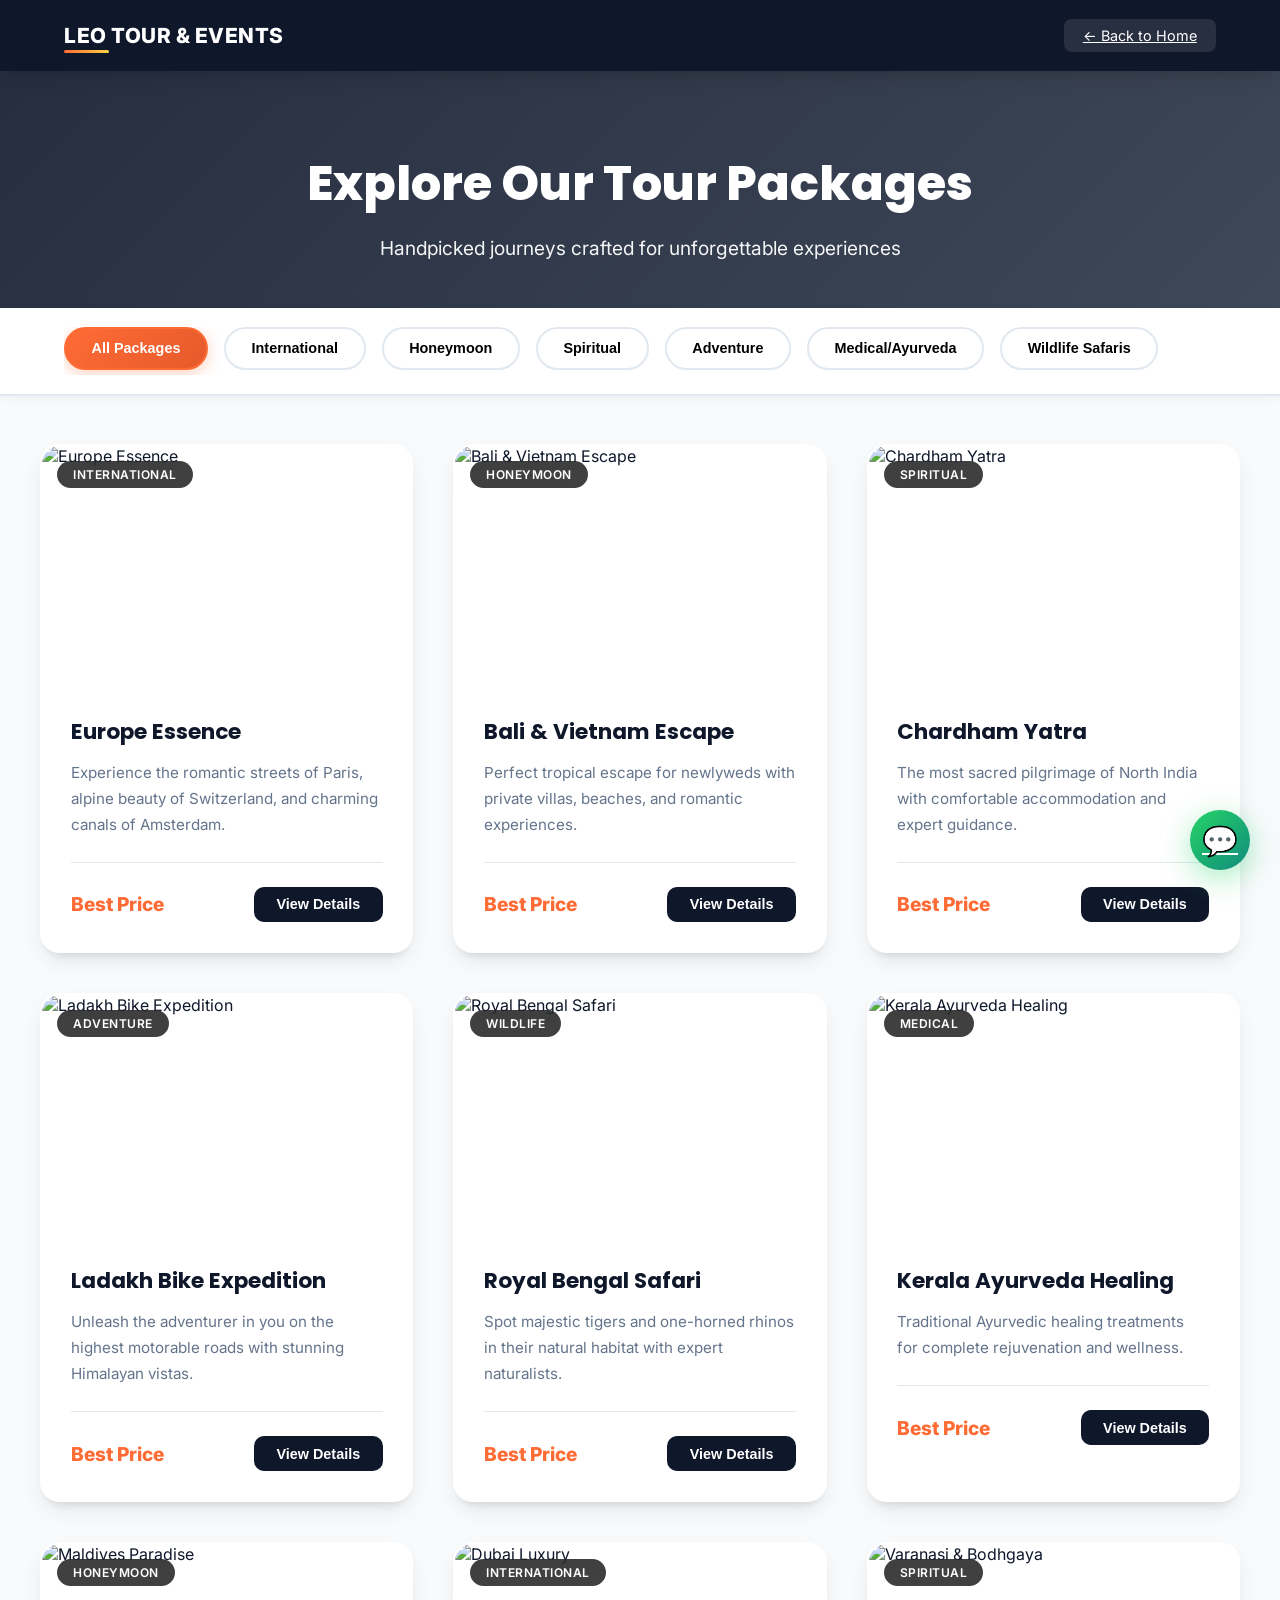
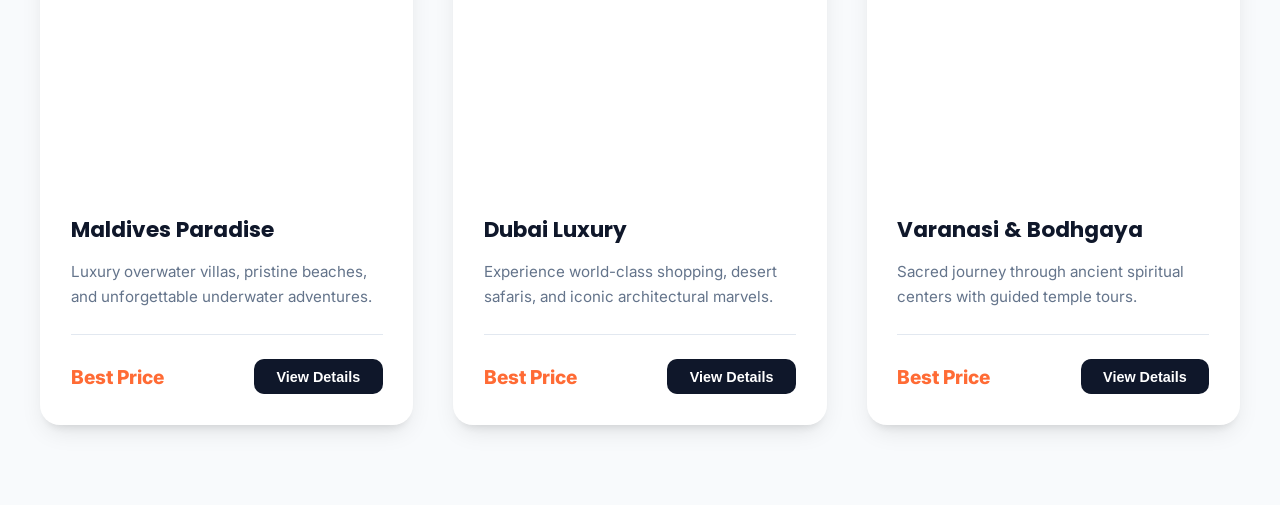
==== commit 240e175a: "updated" ====
--- a/tours.html
+++ b/tours.html
@@ -10,74 +10,489 @@
   <link href="https://fonts.googleapis.com/css2?family=Poppins:wght@400;600;700;800&family=Inter:wght@300;400;500;600&display=swap" rel="stylesheet">
 
   <style>
-    /* VARIABLES & THEME */
+    /* VARIABLES & RESET */
     :root {
       --primary: #ff6b35;
       --primary-dark: #e55a2b;
+      --secondary: #ffd23f;
       --success: #25d366;
       --dark: #0f172a;
-      --light: #f1f5f9;
+      --dark-light: #1e293b;
+      --light: #f8fafc;
       --white: #ffffff;
+      --text: #334155;
       --text-muted: #64748b;
+      --border: #e2e8f0;
       --shadow: 0 10px 25px -5px rgba(0, 0, 0, 0.1), 0 8px 10px -6px rgba(0, 0, 0, 0.1);
     }
 
     * { margin: 0; padding: 0; box-sizing: border-box; }
-    body { font-family: 'Inter', sans-serif; background: #f8fafc; color: var(--dark); overflow-x: hidden; }
-    h1, h2, h3 { font-family: 'Poppins', sans-serif; }
+    body { 
+      font-family: 'Inter', sans-serif; 
+      background: var(--light);
+      color: var(--dark); 
+      overflow-x: hidden;
+      padding-top: 68px;
+    }
+    h1, h2, h3 { font-family: 'Poppins', sans-serif; font-weight: 700; }
+    .container { max-width: 1200px; margin: auto; padding: 0 1.5rem; }
 
     /* HEADER */
-    .header { position: fixed; width: 100%; top: 0; z-index: 1000; background: var(--dark); padding: 1rem 0; box-shadow: var(--shadow); }
-    .navbar { display: flex; justify-content: space-between; align-items: center; max-width: 1200px; margin: auto; padding: 0 1.5rem; }
-    .logo { color: white; font-weight: 800; font-size: 1.2rem; text-transform: uppercase; letter-spacing: 1px; }
-
-    /* CATEGORY NAV */
-    .filter-bar { position: sticky; top: 68px; z-index: 999; background: white; border-bottom: 1px solid #e2e8f0; padding: 1rem 0; }
-    .filter-container { display: flex; gap: 0.8rem; overflow-x: auto; white-space: nowrap; scrollbar-width: none; padding-bottom: 5px; }
-    .filter-container::-webkit-scrollbar { display: none; }
-    .filter-btn { padding: 0.6rem 1.4rem; border-radius: 50px; border: 1px solid #e2e8f0; background: white; font-weight: 500; cursor: pointer; transition: 0.3s; font-size: 0.85rem; }
-    .filter-btn.active { background: var(--primary); color: white; border-color: var(--primary); }
-
-    /* TOUR CARDS */
-    .tour-grid { display: grid; grid-template-columns: repeat(auto-fill, minmax(320px, 1fr)); gap: 2rem; padding: 3rem 0; }
-    .tour-card { background: white; border-radius: 20px; overflow: hidden; box-shadow: var(--shadow); transition: 0.4s; display: none; border: 1px solid #f1f5f9; }
-    .tour-card.show { display: block; animation: zoomIn 0.4s ease forwards; }
-    @keyframes zoomIn { from { opacity: 0; transform: scale(0.95); } to { opacity: 1; transform: scale(1); } }
+    .header { 
+      position: fixed; 
+      width: 100%; 
+      top: 0; 
+      z-index: 1000; 
+      background: var(--dark);
+      box-shadow: var(--shadow);
+    }
+    .navbar { 
+      display: flex; 
+      justify-content: space-between; 
+      align-items: center;
+      padding: 1.2rem 1.5rem;
+      max-width: 1200px;
+      margin: auto;
+    }
+    .logo { 
+      color: white; 
+      font-weight: 800; 
+      font-size: 1.3rem;
+      letter-spacing: 0.5px;
+      position: relative;
+    }
+    .logo::after {
+      content: '';
+      position: absolute;
+      bottom: -5px;
+      left: 0;
+      width: 45px;
+      height: 3px;
+      background: linear-gradient(90deg, var(--primary), var(--secondary));
+      border-radius: 2px;
+    }
+    .back-btn {
+      color: white;
+      font-size: 0.9rem;
+      display: flex;
+      align-items: center;
+      gap: 0.5rem;
+      padding: 0.5rem 1.2rem;
+      border-radius: 8px;
+      background: rgba(255, 255, 255, 0.1);
+      transition: all 0.3s ease;
+    }
+    .back-btn:hover {
+      background: rgba(255, 255, 255, 0.15);
+    }
+
+    /* HERO BANNER */
+    .hero-banner {
+      background: linear-gradient(135deg, rgba(15, 23, 42, 0.9), rgba(30, 41, 59, 0.85)),
+                  url('https://images.unsplash.com/photo-1488646953014-85cb44e25828?auto=format&fit=crop&w=1600')
+                  center/cover no-repeat;
+      padding: 5rem 0 3rem;
+      color: white;
+      text-align: center;
+    }
+    .hero-banner h1 {
+      font-size: 3rem;
+      margin-bottom: 1rem;
+      font-weight: 800;
+    }
+    .hero-banner p {
+      font-size: 1.2rem;
+      opacity: 0.95;
+      max-width: 600px;
+      margin: 0 auto;
+    }
+
+    /* CATEGORY FILTER */
+    .filter-bar { 
+      position: sticky; 
+      top: 68px; 
+      z-index: 999; 
+      background: white;
+      border-bottom: 2px solid var(--border);
+      padding: 1.2rem 0;
+      box-shadow: 0 2px 10px rgba(0, 0, 0, 0.05);
+    }
+    .filter-container { 
+      display: flex; 
+      gap: 1rem;
+      overflow-x: auto;
+      padding-bottom: 5px;
+      scrollbar-width: thin;
+      scrollbar-color: var(--primary) var(--light);
+    }
+    .filter-container::-webkit-scrollbar {
+      height: 6px;
+    }
+    .filter-container::-webkit-scrollbar-track {
+      background: var(--light);
+    }
+    .filter-container::-webkit-scrollbar-thumb {
+      background: var(--primary);
+      border-radius: 3px;
+    }
+    .filter-btn { 
+      padding: 0.7rem 1.6rem;
+      border-radius: 50px;
+      border: 2px solid var(--border);
+      background: white;
+      font-weight: 600;
+      cursor: pointer;
+      transition: all 0.3s ease;
+      font-size: 0.9rem;
+      white-space: nowrap;
+      flex-shrink: 0;
+    }
+    .filter-btn:hover {
+      border-color: var(--primary);
+      color: var(--primary);
+    }
+    .filter-btn.active { 
+      background: linear-gradient(135deg, var(--primary), var(--primary-dark));
+      color: white;
+      border-color: var(--primary);
+      box-shadow: 0 4px 15px rgba(255, 107, 53, 0.3);
+    }
+
+    /* TOUR GRID */
+    .tour-section {
+      padding: 3rem 0 5rem;
+    }
+    .tour-grid { 
+      display: grid;
+      grid-template-columns: repeat(auto-fill, minmax(320px, 1fr));
+      gap: 2.5rem;
+    }
+    .tour-card { 
+      background: white;
+      border-radius: 20px;
+      overflow: hidden;
+      box-shadow: var(--shadow);
+      transition: all 0.4s cubic-bezier(0.4, 0, 0.2, 1);
+      display: none;
+      border: 2px solid transparent;
+    }
+    .tour-card.show { 
+      display: block;
+      animation: fadeIn 0.5s ease forwards;
+    }
+    @keyframes fadeIn { 
+      from { opacity: 0; transform: translateY(20px); } 
+      to { opacity: 1; transform: translateY(0); } 
+    }
     
-    .tour-card:hover { transform: translateY(-10px); }
-    .card-img { height: 230px; position: relative; }
-    .card-img img { width: 100%; height: 100%; object-fit: cover; }
-    .card-tag { position: absolute; top: 15px; left: 15px; background: rgba(0,0,0,0.6); color: white; padding: 4px 12px; border-radius: 50px; font-size: 0.7rem; backdrop-filter: blur(5px); }
+    .tour-card:hover { 
+      transform: translateY(-10px);
+      border-color: var(--primary);
+      box-shadow: 0 20px 50px rgba(255, 107, 53, 0.15);
+    }
+    .card-img { 
+      height: 240px;
+      position: relative;
+      overflow: hidden;
+    }
+    .card-img img { 
+      width: 100%;
+      height: 100%;
+      object-fit: cover;
+      transition: transform 0.5s ease;
+    }
+    .tour-card:hover .card-img img {
+      transform: scale(1.1);
+    }
+    .card-tag { 
+      position: absolute;
+      top: 15px;
+      left: 15px;
+      background: rgba(0, 0, 0, 0.75);
+      backdrop-filter: blur(8px);
+      color: white;
+      padding: 6px 16px;
+      border-radius: 50px;
+      font-size: 0.75rem;
+      font-weight: 600;
+      text-transform: uppercase;
+      letter-spacing: 0.5px;
+    }
     
-    .card-body { padding: 1.5rem; }
-    .card-body h3 { font-size: 1.25rem; margin-bottom: 0.5rem; }
-    .card-body p { font-size: 0.9rem; color: var(--text-muted); min-height: 45px; }
+    .card-body { 
+      padding: 1.8rem;
+    }
+    .card-body h3 { 
+      font-size: 1.35rem;
+      margin-bottom: 0.8rem;
+      color: var(--dark);
+    }
+    .card-body p { 
+      font-size: 0.95rem;
+      color: var(--text-muted);
+      line-height: 1.7;
+      min-height: 50px;
+    }
     
-    .card-footer { display: flex; justify-content: space-between; align-items: center; margin-top: 1rem; padding-top: 1rem; border-top: 1px solid #f1f5f9; }
-    .price-tag { font-weight: 800; color: var(--primary); font-size: 1.1rem; }
-    .btn-view { background: var(--dark); color: white; padding: 0.5rem 1.2rem; border-radius: 8px; font-size: 0.85rem; cursor: pointer; border: none; font-weight: 600; }
-
-    /* MODERN MODAL */
-    .modal { position: fixed; inset: 0; background: rgba(15, 23, 42, 0.9); z-index: 2000; display: none; align-items: center; justify-content: center; backdrop-filter: blur(8px); }
-    .modal-content { background: white; width: 95%; max-width: 700px; border-radius: 24px; position: relative; max-height: 90vh; overflow-y: auto; box-shadow: 0 25px 50px -12px rgba(0, 0, 0, 0.5); }
-    .modal-header { padding: 2rem; border-bottom: 1px solid #f1f5f9; }
-    .modal-body { padding: 2rem; }
-    .close-modal { position: absolute; top: 20px; right: 20px; font-size: 1.8rem; cursor: pointer; color: var(--text-muted); }
+    .card-footer { 
+      display: flex;
+      justify-content: space-between;
+      align-items: center;
+      margin-top: 1.5rem;
+      padding-top: 1.5rem;
+      border-top: 1px solid var(--border);
+    }
+    .price-tag { 
+      font-weight: 800;
+      color: var(--primary);
+      font-size: 1.2rem;
+    }
+    .btn-view { 
+      background: var(--dark);
+      color: white;
+      padding: 0.6rem 1.4rem;
+      border-radius: 10px;
+      font-size: 0.9rem;
+      cursor: pointer;
+      border: none;
+      font-weight: 600;
+      transition: all 0.3s ease;
+    }
+    .btn-view:hover {
+      background: var(--primary);
+      transform: scale(1.05);
+    }
+
+    /* EMPTY STATE */
+    .empty-state {
+      text-align: center;
+      padding: 4rem 0;
+      display: none;
+    }
+    .empty-state.show {
+      display: block;
+    }
+    .empty-state h3 {
+      font-size: 1.5rem;
+      color: var(--text-muted);
+      margin-bottom: 0.5rem;
+    }
+
+    /* MODAL */
+    .modal { 
+      position: fixed;
+      inset: 0;
+      background: rgba(15, 23, 42, 0.9);
+      backdrop-filter: blur(10px);
+      z-index: 2000;
+      display: none;
+      align-items: center;
+      justify-content: center;
+      animation: fadeIn 0.3s ease;
+    }
+    .modal-content { 
+      background: white;
+      width: 95%;
+      max-width: 750px;
+      border-radius: 24px;
+      position: relative;
+      max-height: 90vh;
+      overflow-y: auto;
+      box-shadow: 0 25px 50px -12px rgba(0, 0, 0, 0.5);
+      animation: slideUp 0.4s ease;
+    }
+    @keyframes slideUp {
+      from {
+        opacity: 0;
+        transform: translateY(30px);
+      }
+      to {
+        opacity: 1;
+        transform: translateY(0);
+      }
+    }
+    .modal-header { 
+      padding: 2.5rem;
+      border-bottom: 2px solid var(--light);
+      background: linear-gradient(135deg, var(--light), white);
+    }
+    .modal-header h2 {
+      font-size: 2rem;
+      color: var(--dark);
+      margin-bottom: 0.5rem;
+    }
+    .modal-header p {
+      color: var(--text-muted);
+      font-size: 1rem;
+    }
+    .modal-body { 
+      padding: 2.5rem;
+    }
+    .close-modal { 
+      position: absolute;
+      top: 20px;
+      right: 25px;
+      font-size: 2rem;
+      cursor: pointer;
+      color: var(--text-muted);
+      width: 40px;
+      height: 40px;
+      display: flex;
+      align-items: center;
+      justify-content: center;
+      border-radius: 50%;
+      transition: all 0.3s ease;
+    }
+    .close-modal:hover {
+      background: var(--light);
+      color: var(--dark);
+    }
 
     /* QUOTE FORM */
-    .quote-form { display: grid; grid-template-columns: 1fr 1fr; gap: 1rem; background: var(--light); padding: 1.5rem; border-radius: 16px; margin: 1.5rem 0; }
-    .input-group { display: flex; flex-direction: column; gap: 0.5rem; }
-    .input-group label { font-size: 0.8rem; font-weight: 600; color: var(--text-muted); }
-    .input-group select, .input-group input { padding: 0.8rem; border-radius: 10px; border: 1px solid #cbd5e1; font-family: inherit; }
-
-    .action-row { display: grid; grid-template-columns: 1fr 1fr; gap: 1rem; }
-    .btn-download { border: 2px solid var(--dark); background: transparent; color: var(--dark); font-weight: 700; padding: 1rem; border-radius: 12px; cursor: pointer; display: flex; align-items: center; justify-content: center; gap: 8px; }
-    .btn-whatsapp { background: var(--success); color: white; font-weight: 700; padding: 1rem; border-radius: 12px; border: none; cursor: pointer; display: flex; align-items: center; justify-content: center; gap: 8px; }
-    
-    .container { max-width: 1200px; margin: auto; padding: 0 1.5rem; }
-
-    @media (max-width: 600px) {
-      .quote-form, .action-row { grid-template-columns: 1fr; }
+    .form-title {
+      font-size: 1.3rem;
+      margin-bottom: 1.5rem;
+      color: var(--dark);
+    }
+    .quote-form { 
+      display: grid;
+      grid-template-columns: 1fr 1fr;
+      gap: 1.2rem;
+      background: var(--light);
+      padding: 2rem;
+      border-radius: 16px;
+      margin-bottom: 2rem;
+    }
+    .input-group { 
+      display: flex;
+      flex-direction: column;
+      gap: 0.6rem;
+    }
+    .input-group label { 
+      font-size: 0.85rem;
+      font-weight: 600;
+      color: var(--text);
+    }
+    .input-group select,
+    .input-group input { 
+      padding: 0.9rem;
+      border-radius: 10px;
+      border: 2px solid var(--border);
+      font-family: inherit;
+      font-size: 0.95rem;
+      background: white;
+      transition: all 0.3s ease;
+    }
+    .input-group select:focus,
+    .input-group input:focus {
+      outline: none;
+      border-color: var(--primary);
+      box-shadow: 0 0 0 3px rgba(255, 107, 53, 0.1);
+    }
+
+    .action-row { 
+      display: grid;
+      grid-template-columns: 1fr 1fr;
+      gap: 1.2rem;
+    }
+    .btn-download { 
+      border: 2px solid var(--dark);
+      background: transparent;
+      color: var(--dark);
+      font-weight: 700;
+      padding: 1.1rem;
+      border-radius: 12px;
+      cursor: pointer;
+      display: flex;
+      align-items: center;
+      justify-content: center;
+      gap: 10px;
+      font-size: 1rem;
+      transition: all 0.3s ease;
+    }
+    .btn-download:hover {
+      background: var(--dark);
+      color: white;
+    }
+    .btn-whatsapp { 
+      background: linear-gradient(135deg, var(--success), #128c7e);
+      color: white;
+      font-weight: 700;
+      padding: 1.1rem;
+      border-radius: 12px;
+      border: none;
+      cursor: pointer;
+      display: flex;
+      align-items: center;
+      justify-content: center;
+      gap: 10px;
+      font-size: 1rem;
+      box-shadow: 0 4px 15px rgba(37, 211, 102, 0.3);
+      transition: all 0.3s ease;
+    }
+    .btn-whatsapp:hover {
+      transform: translateY(-2px);
+      box-shadow: 0 6px 25px rgba(37, 211, 102, 0.4);
+    }
+
+    /* WHATSAPP FLOAT */
+    .whatsapp-float {
+      position: fixed;
+      bottom: 30px;
+      right: 30px;
+      background: linear-gradient(135deg, #25d366, #128c7e);
+      color: white;
+      width: 60px;
+      height: 60px;
+      border-radius: 50%;
+      display: flex;
+      align-items: center;
+      justify-content: center;
+      font-size: 1.8rem;
+      box-shadow: 0 8px 30px rgba(37, 211, 102, 0.4);
+      z-index: 3000;
+      transition: all 0.3s ease;
+      animation: bounce 2s infinite;
+    }
+    @keyframes bounce {
+      0%, 100% { transform: translateY(0); }
+      50% { transform: translateY(-10px); }
+    }
+    .whatsapp-float:hover {
+      transform: scale(1.15);
+      box-shadow: 0 12px 40px rgba(37, 211, 102, 0.5);
+      animation: none;
+    }
+
+    /* RESPONSIVE */
+    @media (max-width: 768px) {
+      body { padding-top: 60px; }
+      .header { top: 0; }
+      .filter-bar { top: 60px; }
+      .hero-banner { padding: 3rem 0 2rem; }
+      .hero-banner h1 { font-size: 2rem; }
+      .hero-banner p { font-size: 1rem; }
+      .quote-form,
+      .action-row { 
+        grid-template-columns: 1fr;
+      }
+      .tour-grid {
+        grid-template-columns: 1fr;
+      }
+      .modal-content {
+        width: 98%;
+        max-height: 95vh;
+      }
+      .modal-header,
+      .modal-body {
+        padding: 1.5rem;
+      }
+      .whatsapp-float {
+        width: 55px;
+        height: 55px;
+        bottom: 20px;
+        right: 20px;
+      }
     }
   </style>
 </head>
@@ -86,8 +501,16 @@
   <header class="header">
     <div class="navbar">
       <div class="logo">LEO TOUR & EVENTS</div>
+      <a href="index.html" class="back-btn">← Back to Home</a>
     </div>
   </header>
+
+  <section class="hero-banner">
+    <div class="container">
+      <h1>Explore Our Tour Packages</h1>
+      <p>Handpicked journeys crafted for unforgettable experiences</p>
+    </div>
+  </section>
 
   <div class="filter-bar">
     <div class="container">
@@ -95,17 +518,20 @@
         <button class="filter-btn active" onclick="filterTours('all', this)">All Packages</button>
         <button class="filter-btn" onclick="filterTours('international', this)">International</button>
         <button class="filter-btn" onclick="filterTours('honeymoon', this)">Honeymoon</button>
-        <button class="filter-btn" onclick="filterTours('spiritual', this)">Spiritual/Pilgrim</button>
-        <button class="filter-btn" onclick="filterTours('adventure', this)">Adventure/Expedition</button>
+        <button class="filter-btn" onclick="filterTours('spiritual', this)">Spiritual</button>
+        <button class="filter-btn" onclick="filterTours('adventure', this)">Adventure</button>
         <button class="filter-btn" onclick="filterTours('medical', this)">Medical/Ayurveda</button>
         <button class="filter-btn" onclick="filterTours('wildlife', this)">Wildlife Safaris</button>
       </div>
     </div>
   </div>
 
-  <section class="container">
-    <div class="tour-grid" id="tourGrid">
-      </div>
+  <section class="tour-section container">
+    <div class="tour-grid" id="tourGrid"></div>
+    <div class="empty-state" id="emptyState">
+      <h3>No tours found in this category</h3>
+      <p>Try selecting a different filter</p>
+    </div>
   </section>
 
   <div class="modal" id="tourModal">
@@ -114,11 +540,11 @@
       
       <div class="modal-header">
         <h2 id="mTitle">Package Name</h2>
-        <p id="mRoute" style="color:var(--text-muted); font-size: 0.9rem; margin-top: 5px;"></p>
+        <p id="mRoute"></p>
       </div>
 
       <div class="modal-body">
-        <h4>Customize Your Trip</h4>
+        <h4 class="form-title">Customize Your Trip</h4>
         <div class="quote-form">
           <div class="input-group">
             <label>Travel Date</label>
@@ -165,15 +591,21 @@
     </div>
   </div>
 
+  <a href="https://wa.me/91XXXXXXXXXX" class="whatsapp-float" target="_blank" title="Chat on WhatsApp">
+    💬
+  </a>
+
   <script>
-    // DATA SOURCE (Ref: Handwritten Notes & Previous context)
     const tours = [
-      { id: 1, cat: 'international', title: 'Europe Essence', route: 'Paris - Switzerland - Amsterdam', desc: 'Experience the romantic streets of Paris and alpine beauty.', file: 'europe.pdf', img: 'https://images.unsplash.com/photo-1502602898657-3e91760cbb34?w=600' },
-      { id: 2, cat: 'honeymoon', title: 'Bali & Vietnam', route: 'Ubud - Seminyak - Ha Long Bay', desc: 'Perfect tropical escape for newly weds with private villas.', file: 'bali.pdf', img: 'https://images.unsplash.com/photo-1537996194471-e657df975ab4?w=600' },
-      { id: 3, cat: 'spiritual', title: 'Chardham Yatra', route: 'Yamunotri - Gangotri - Kedarnath - Badrinath', desc: 'The most sacred pilgrimage of North India.', file: 'chardham.pdf', img: 'https://images.unsplash.com/photo-1626621341517-bbf3d9990a23?w=600' },
-      { id: 4, cat: 'adventure', title: 'Ladakh Bike Expedition', route: 'Leh - Khardung La - Nubra - Pangong', desc: 'Unleash the adventurer in you on the highest motorable roads.', file: 'ladakh.pdf', img: 'https://images.unsplash.com/photo-1581791534721-e599df4417f7?w=600' },
-      { id: 5, cat: 'wildlife', title: 'Royal Bengal Safari', route: 'Jim Corbett - Ranthambore - Kaziranga', desc: 'Spot tigers and one-horned rhinos in their natural habitat.', file: 'wildlife.pdf', img: 'https://images.unsplash.com/photo-1547471080-7cc2caa01a7e?w=600' },
-      { id: 6, cat: 'medical', title: 'Kerala Ayurveda Healing', route: 'Cochin - Kottakkal - Alleppey', desc: 'Traditional healing treatments for rejuvenation.', file: 'ayurveda.pdf', img: 'https://images.unsplash.com/photo-1544367567-0f2fcb009e0b?w=600' }
+      { id: 1, cat: 'international', title: 'Europe Essence', route: 'Paris - Switzerland - Amsterdam', desc: 'Experience the romantic streets of Paris, alpine beauty of Switzerland, and charming canals of Amsterdam.', file: 'europe.pdf', img: 'https://images.unsplash.com/photo-1502602898657-3e91760cbb34?w=600' },
+      { id: 2, cat: 'honeymoon', title: 'Bali & Vietnam Escape', route: 'Ubud - Seminyak - Ha Long Bay', desc: 'Perfect tropical escape for newlyweds with private villas, beaches, and romantic experiences.', file: 'bali.pdf', img: 'https://images.unsplash.com/photo-1537996194471-e657df975ab4?w=600' },
+      { id: 3, cat: 'spiritual', title: 'Chardham Yatra', route: 'Yamunotri - Gangotri - Kedarnath - Badrinath', desc: 'The most sacred pilgrimage of North India with comfortable accommodation and expert guidance.', file: 'chardham.pdf', img: 'https://images.unsplash.com/photo-1626621341517-bbf3d9990a23?w=600' },
+      { id: 4, cat: 'adventure', title: 'Ladakh Bike Expedition', route: 'Leh - Khardung La - Nubra - Pangong', desc: 'Unleash the adventurer in you on the highest motorable roads with stunning Himalayan vistas.', file: 'ladakh.pdf', img: 'https://images.unsplash.com/photo-1581791534721-e599df4417f7?w=600' },
+      { id: 5, cat: 'wildlife', title: 'Royal Bengal Safari', route: 'Jim Corbett - Ranthambore - Kaziranga', desc: 'Spot majestic tigers and one-horned rhinos in their natural habitat with expert naturalists.', file: 'wildlife.pdf', img: 'https://images.unsplash.com/photo-1547471080-7cc2caa01a7e?w=600' },
+      { id: 6, cat: 'medical', title: 'Kerala Ayurveda Healing', route: 'Cochin - Kottakkal - Alleppey', desc: 'Traditional Ayurvedic healing treatments for complete rejuvenation and wellness.', file: 'ayurveda.pdf', img: 'https://images.unsplash.com/photo-1544367567-0f2fcb009e0b?w=600' },
+      { id: 7, cat: 'honeymoon', title: 'Maldives Paradise', route: 'Male - Resort Islands', desc: 'Luxury overwater villas, pristine beaches, and unforgettable underwater adventures.', file: 'maldives.pdf', img: 'https://images.unsplash.com/photo-1514282401047-d79a71a590e8?w=600' },
+      { id: 8, cat: 'international', title: 'Dubai Luxury', route: 'Dubai - Abu Dhabi', desc: 'Experience world-class shopping, desert safaris, and iconic architectural marvels.', file: 'dubai.pdf', img: 'https://images.unsplash.com/photo-1512453979798-5ea266f8880c?w=600' },
+      { id: 9, cat: 'spiritual', title: 'Varanasi & Bodhgaya', route: 'Varanasi - Bodhgaya - Sarnath', desc: 'Sacred journey through ancient spiritual centers with guided temple tours.', file: 'varanasi.pdf', img: 'https://images.unsplash.com/photo-1561361513-2d000a50f0dc?w=600' }
     ];
 
     let currentTour = null;
@@ -183,7 +615,7 @@
       grid.innerHTML = tours.map(t => `
         <div class="tour-card show" data-cat="${t.cat}">
           <div class="card-img">
-            <span class="card-tag">${t.cat.toUpperCase()}</span>
+            <span class="card-tag">${t.cat.replace(/([A-Z])/g, ' $1').trim()}</span>
             <img src="${t.img}" alt="${t.title}">
           </div>
           <div class="card-body">
@@ -203,13 +635,23 @@
       btn.classList.add('active');
       
       const cards = document.querySelectorAll('.tour-card');
+      const emptyState = document.getElementById('emptyState');
+      let visibleCount = 0;
+      
       cards.forEach(c => {
         if(cat === 'all' || c.getAttribute('data-cat') === cat) {
           c.classList.add('show');
+          visibleCount++;
         } else {
           c.classList.remove('show');
         }
       });
+
+      if (visibleCount === 0) {
+        emptyState.classList.add('show');
+      } else {
+        emptyState.classList.remove('show');
+      }
     }
 
     function openModal(id) {
@@ -217,39 +659,43 @@
       document.getElementById('mTitle').innerText = currentTour.title;
       document.getElementById('mRoute').innerText = `Coverage: ${currentTour.route}`;
       document.getElementById('tourModal').style.display = 'flex';
+      document.body.style.overflow = 'hidden';
     }
 
     function closeModal() {
       document.getElementById('tourModal').style.display = 'none';
+      document.body.style.overflow = 'auto';
     }
 
     function downloadPdf() {
-      // For a real static site, put your PDFs in a folder named 'itineraries'
-      // Example: window.location.href = '/itineraries/' + currentTour.file;
-      alert('Your download for "' + currentTour.file + '" will start. (Link the file path in the code to your actual PDF)');
+      alert(`Your download for "${currentTour.file}" will start soon.\n\nNote: Link your PDF files in the /itineraries/ folder.`);
     }
 
     function sendInquiry() {
-      const date = document.getElementById('qDate').value || 'TBD';
+      const date = document.getElementById('qDate').value || 'To Be Decided';
       const pax = document.getElementById('qPax').value;
       const days = document.getElementById('qDays').value;
       const stay = document.getElementById('qStay').value;
 
-      const message = `Hello Leo Tours! 👋 %0A%0A` +
-        `*Package Inquiry:* ${currentTour.title} %0A` +
-        `*Route:* ${currentTour.route} %0A` +
-        `--------------------------- %0A` +
-        `*Travel Date:* ${date} %0A` +
-        `*Travelers:* ${pax} %0A` +
-        `*Duration:* ${days} %0A` +
-        `*Hotel Class:* ${stay} %0A` +
-        `--------------------------- %0A` +
-        `Please share the final price and booking availability.`;
-
-      window.open(`https://wa.me/91XXXXXXXXXX?text=${message}`, '_blank');
-    }
-
-    window.onclick = (e) => { if(e.target.className === 'modal') closeModal(); };
+      const message = `Hello Leo Tours! 👋
+
+*Package Inquiry:* ${currentTour.title}
+*Route:* ${currentTour.route}
+---------------------------
+*Travel Date:* ${date}
+*Travelers:* ${pax}
+*Duration:* ${days}
+*Hotel Class:* ${stay}
+---------------------------
+Please share the final price and booking availability.`;
+
+      window.open(`https://wa.me/91XXXXXXXXXX?text=${encodeURIComponent(message)}`, '_blank');
+    }
+
+    window.onclick = (e) => { 
+      if(e.target.className === 'modal') closeModal(); 
+    };
+
     renderTours();
   </script>
 </body>
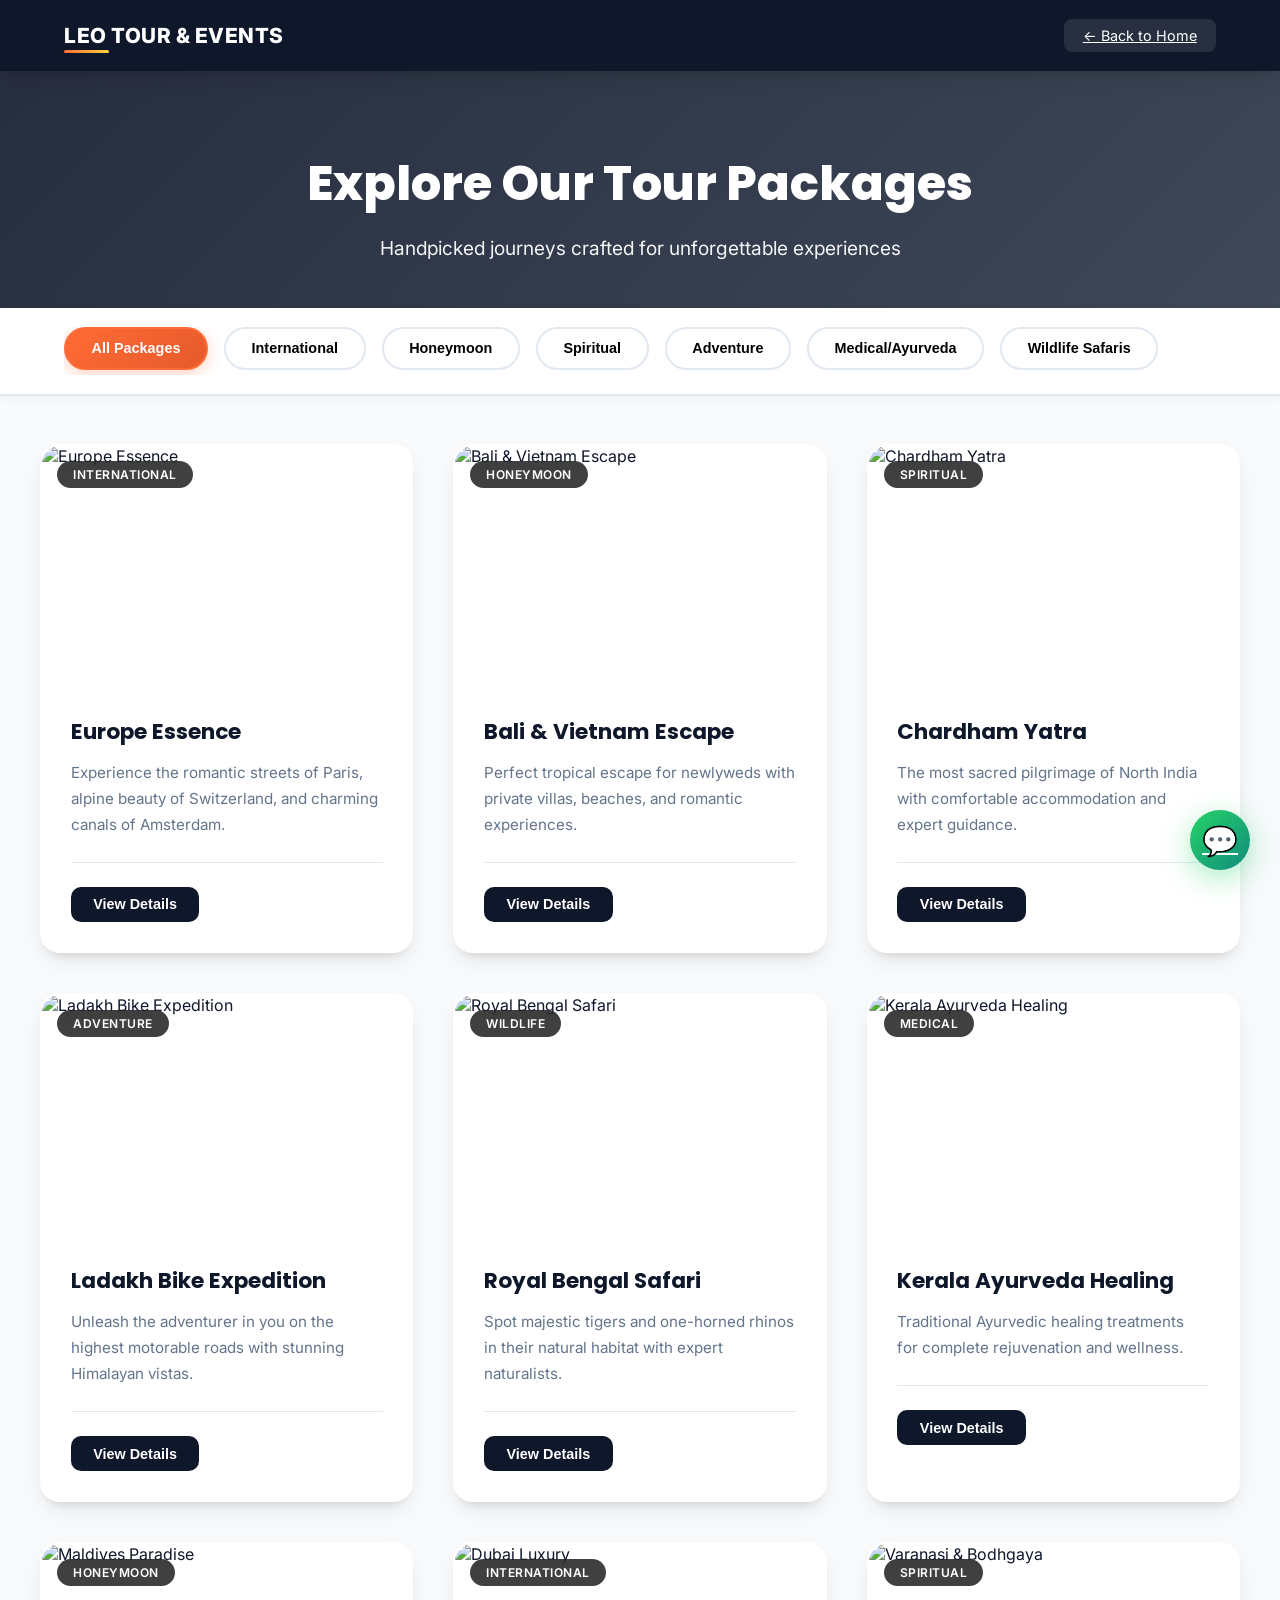
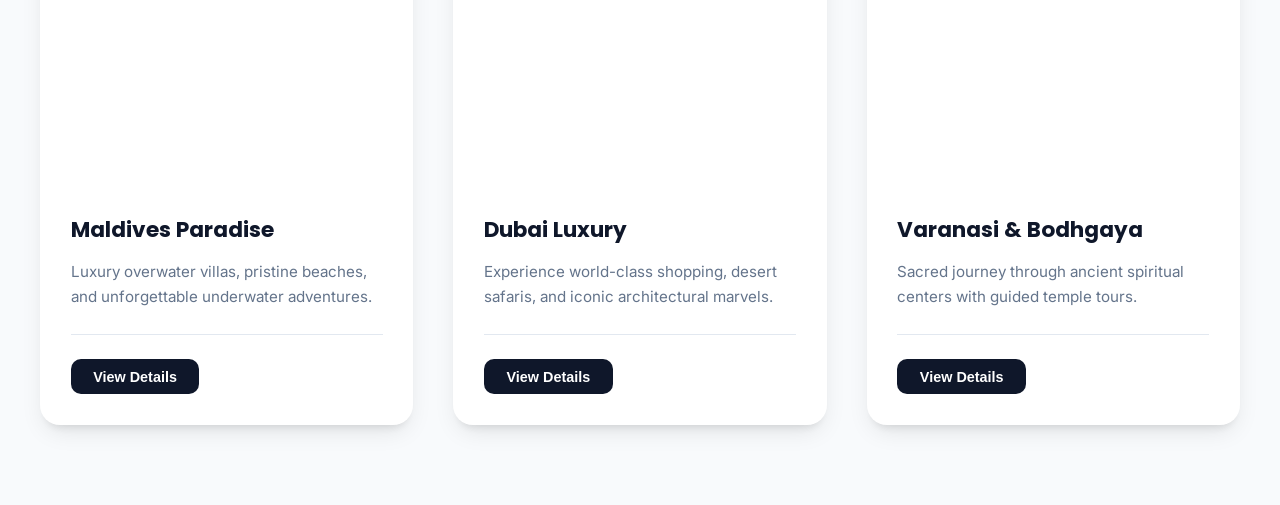
==== commit 13c0c5b7: "updated button" ====
--- a/tours.html
+++ b/tours.html
@@ -622,7 +622,6 @@
             <h3>${t.title}</h3>
             <p>${t.desc}</p>
             <div class="card-footer">
-              <span class="price-tag">Best Price</span>
               <button class="btn-view" onclick="openModal(${t.id})">View Details</button>
             </div>
           </div>
